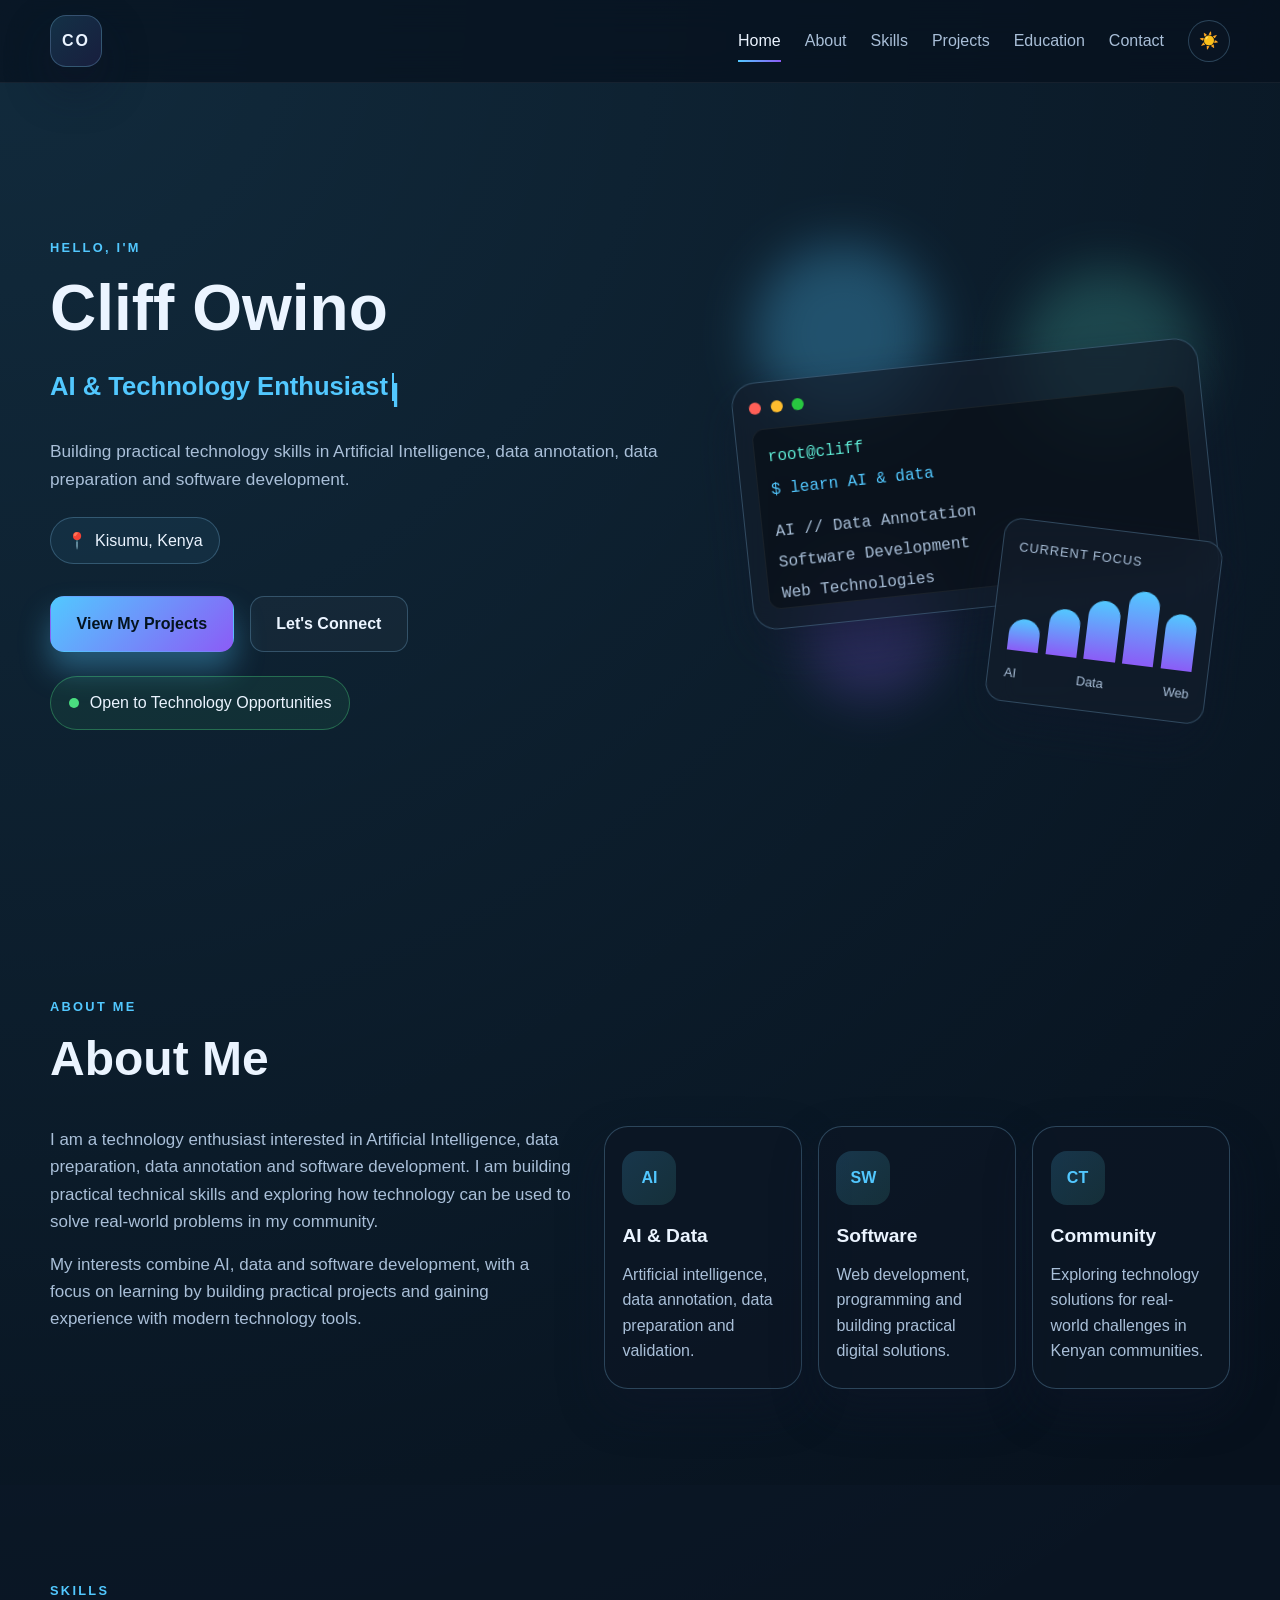
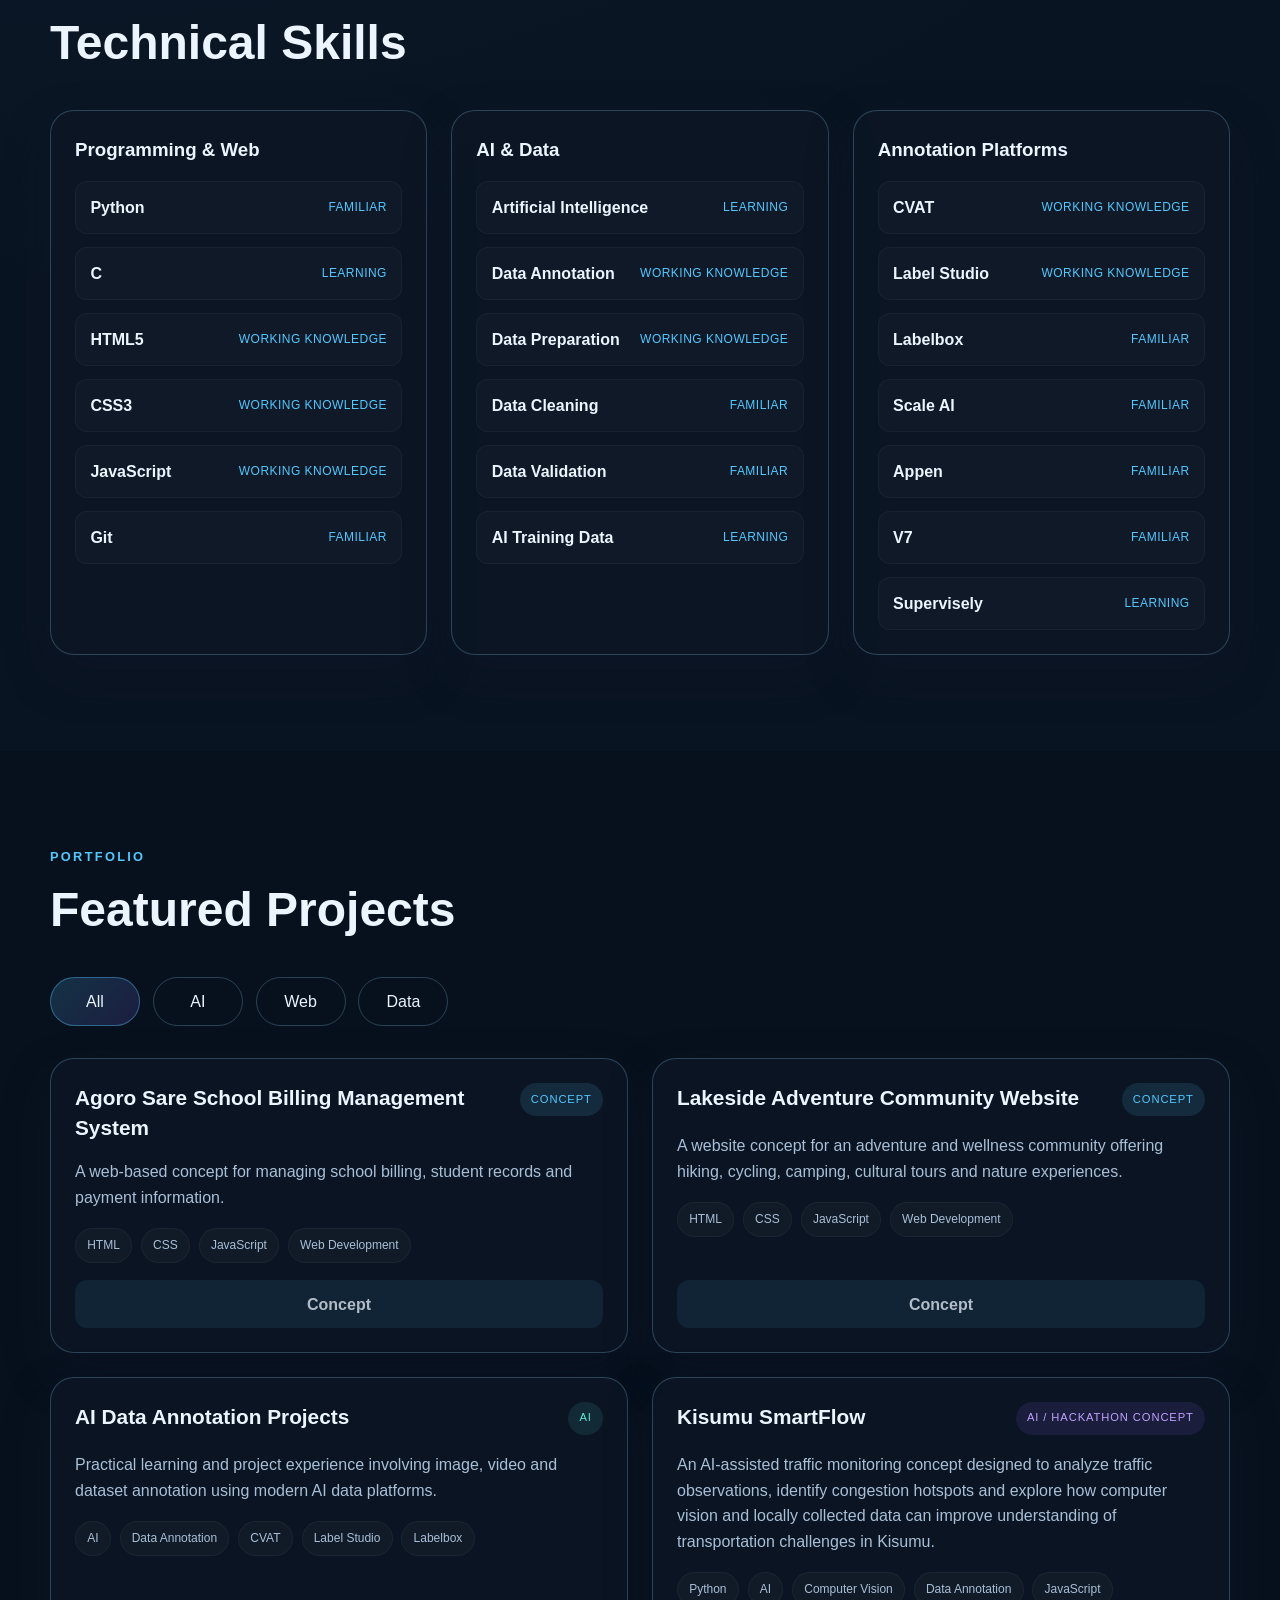
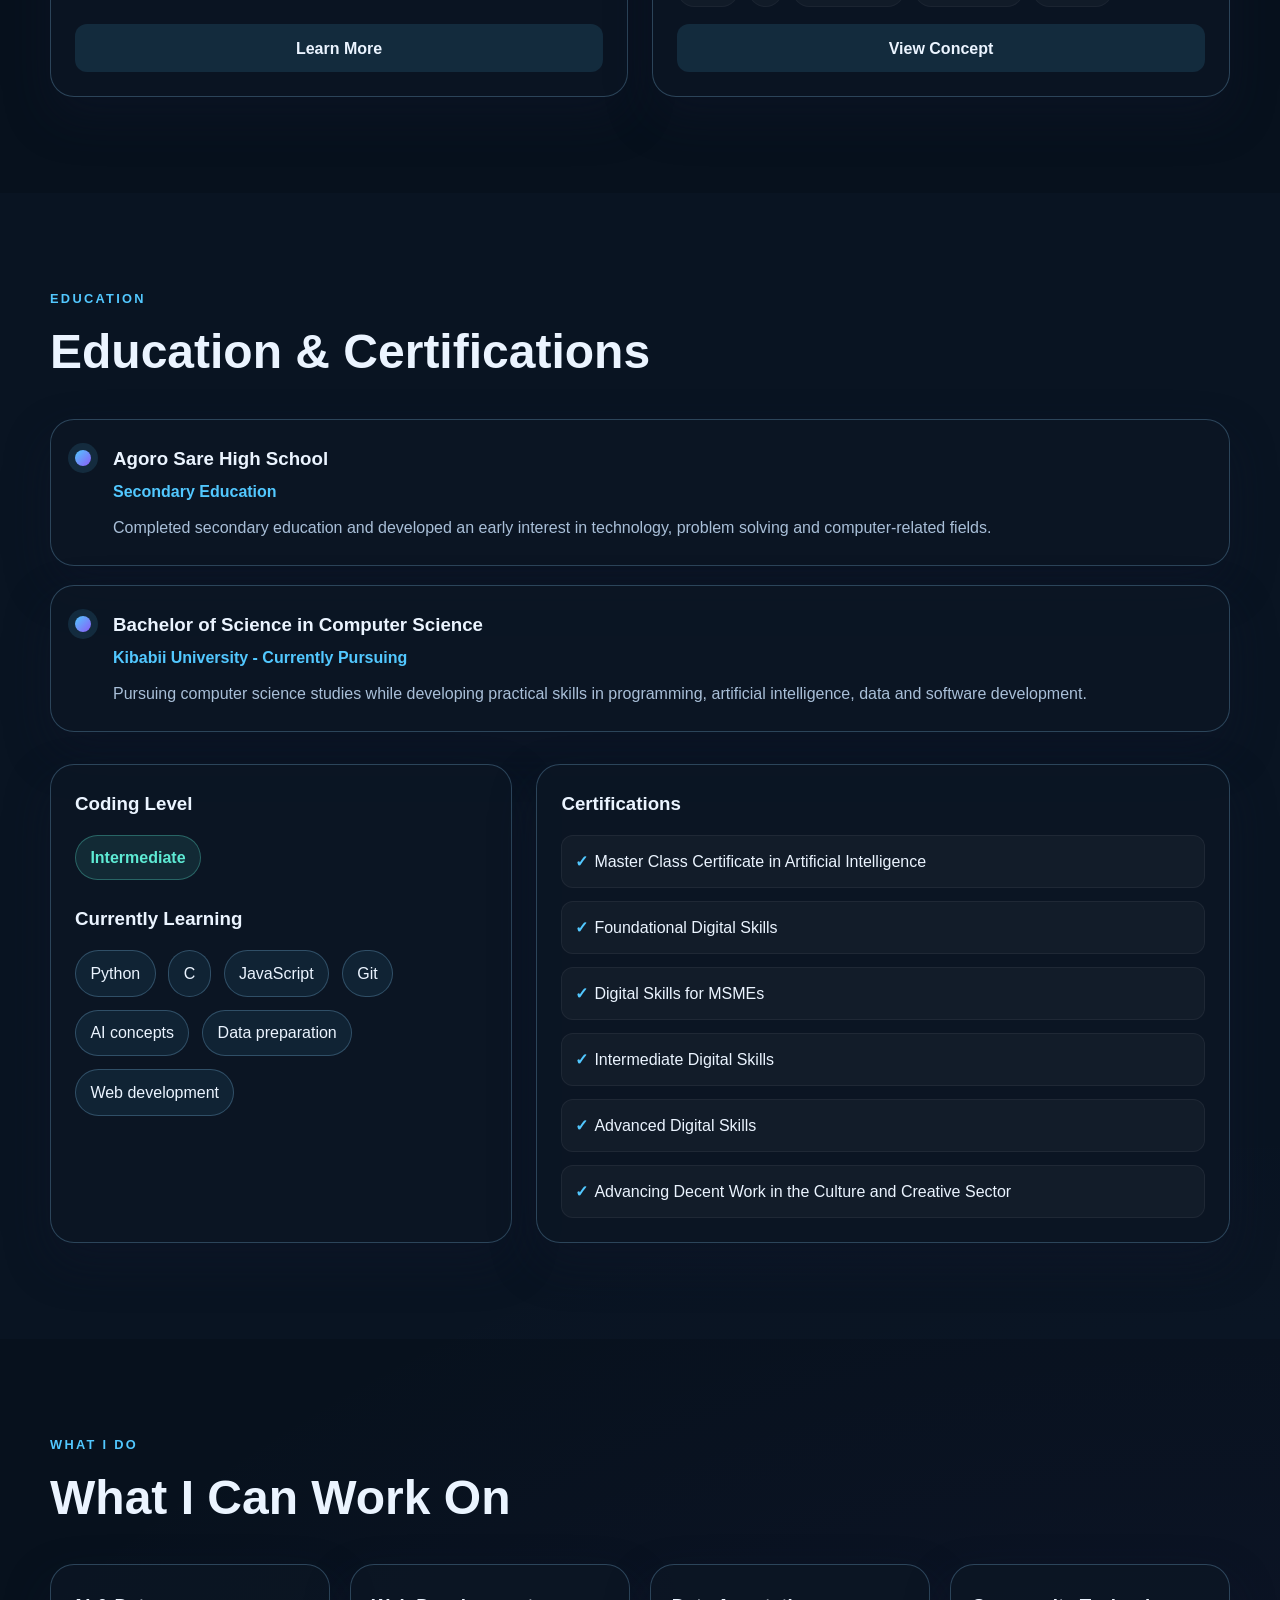
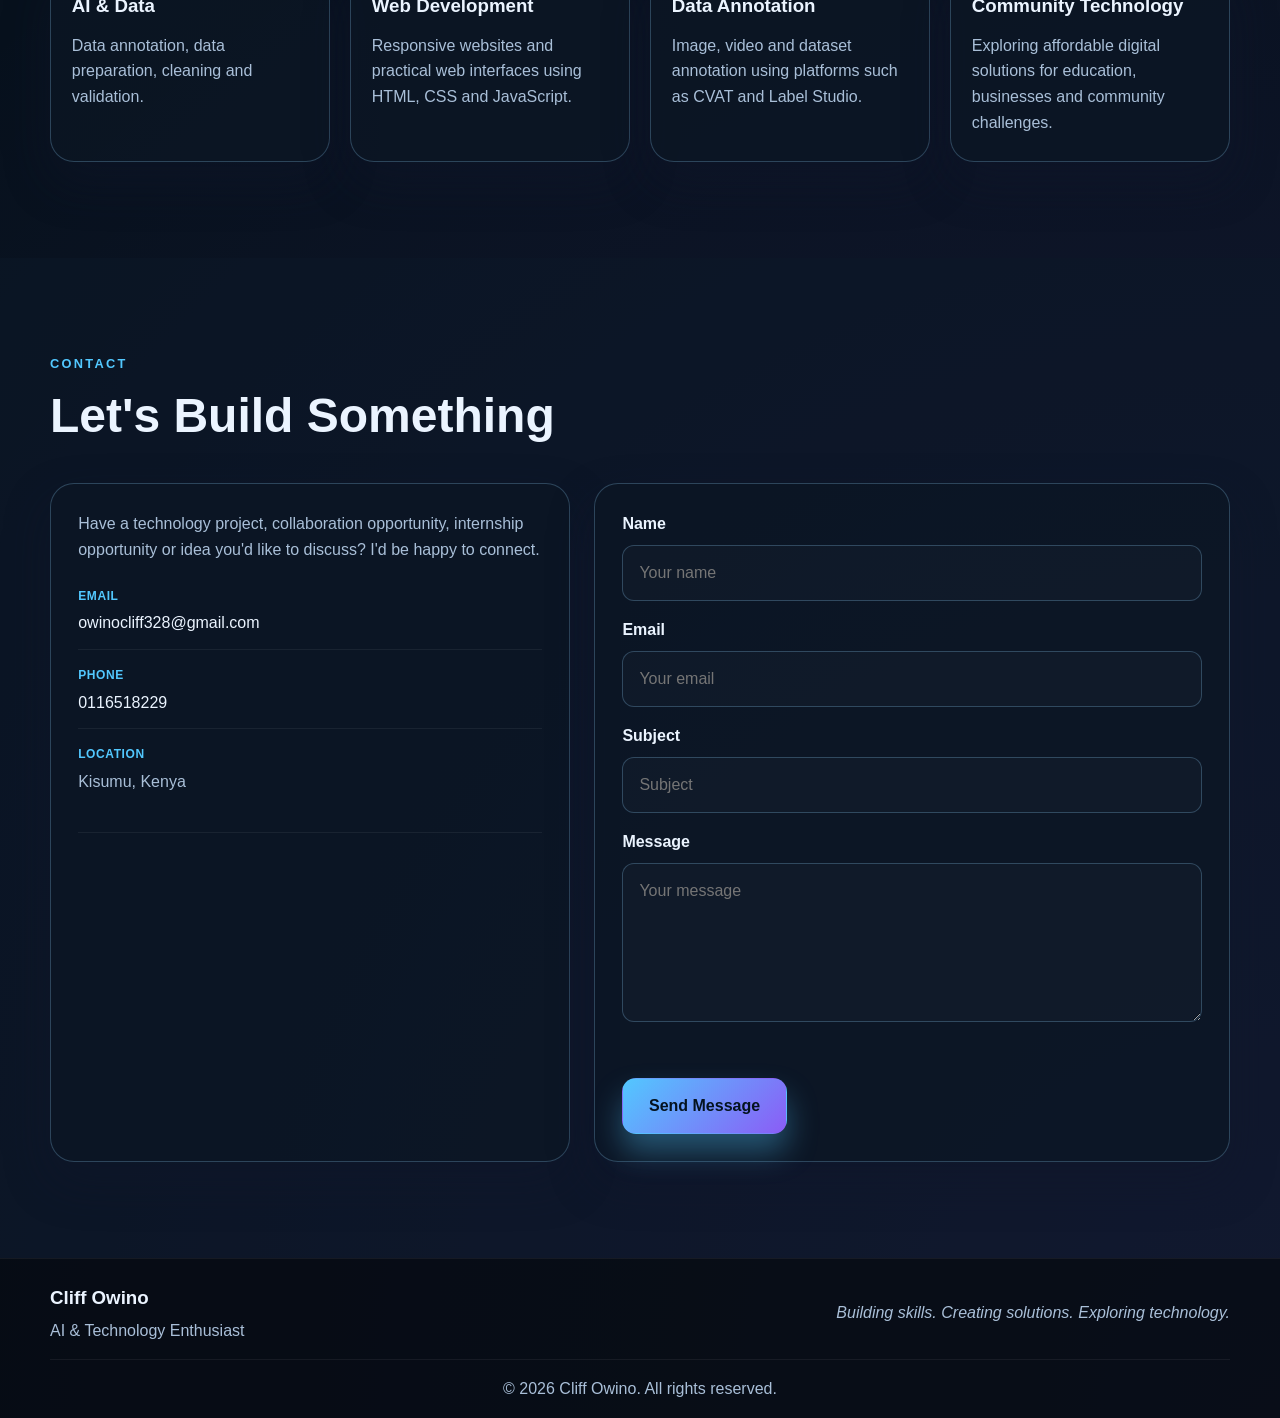
==== cliff-owino-portfolio/index.html @ 60f8ee13 "script.js" ====
<!DOCTYPE html>
<html lang="en">
  <head>
    <meta charset="UTF-8" />
    <meta http-equiv="X-UA-Compatible" content="IE=edge" />
    <meta name="viewport" content="width=device-width, initial-scale=1.0" />
    <title>Cliff Owino | AI & Technology Enthusiast</title>
    <meta
      name="description"
      content="Portfolio of Cliff Owino, a Kenyan technology enthusiast interested in Artificial Intelligence, data annotation, data preparation and software development."
    />
    <meta property="og:title" content="Cliff Owino | AI & Technology Enthusiast" />
    <meta
      property="og:description"
      content="Portfolio of Cliff Owino, a Kenyan technology enthusiast interested in Artificial Intelligence, data annotation, data preparation and software development."
    />
    <meta property="og:type" content="website" />
    <meta property="og:image" content="assets/images/og-cover.svg" />
    <meta property="og:locale" content="en_US" />
    <meta name="theme-color" content="#070b14" />
    <link rel="stylesheet" href="css/style.css" />
  </head>
  <body>
    <header class="site-header">
      <nav class="nav container" aria-label="Main navigation">
        <a class="brand" href="#home" aria-label="Cliff Owino home">
          <span class="brand-mark">CO</span>
        </a>

        <button
          class="nav-toggle"
          type="button"
          aria-label="Toggle navigation"
          aria-expanded="false"
        >
          <span></span>
          <span></span>
          <span></span>
        </button>

        <div class="nav-menu">
          <a class="nav-link active" href="#home">Home</a>
          <a class="nav-link" href="#about">About</a>
          <a class="nav-link" href="#skills">Skills</a>
          <a class="nav-link" href="#projects">Projects</a>
          <a class="nav-link" href="#education">Education</a>
          <a class="nav-link" href="#contact">Contact</a>
          <button class="theme-toggle" type="button" aria-label="Toggle dark mode">
            <span class="theme-toggle-icon">☀️</span>
          </button>
        </div>
      </nav>
    </header>

    <main>
      <section id="home" class="hero section">
        <div class="container hero-grid">
          <div class="hero-copy reveal">
            <p class="eyebrow">HELLO, I'M</p>
            <h1>Cliff Owino</h1>
            <h2 class="typing-wrap" aria-live="polite">
              <span class="typing-text"></span>
              <span class="cursor" aria-hidden="true">|</span>
            </h2>
            <p class="hero-description">
              Building practical technology skills in Artificial Intelligence, data
              annotation, data preparation and software development.
            </p>

            <div class="location" aria-label="Location">Kisumu, Kenya</div>

            <div class="hero-actions">
              <a class="btn btn-primary" href="#projects">View My Projects</a>
              <a class="btn btn-secondary" href="#contact">Let's Connect</a>
            </div>

            <div class="status-badge" aria-label="Open to opportunities">
              <span class="pulse-dot" aria-hidden="true"></span>
              Open to Technology Opportunities
            </div>
          </div>

          <div class="hero-visual reveal" aria-hidden="true">
            <div class="floating-orb orb-one"></div>
            <div class="floating-orb orb-two"></div>
            <div class="floating-orb orb-three"></div>

            <div class="terminal-card glass-card">
              <div class="terminal-header">
                <span class="dot red"></span>
                <span class="dot yellow"></span>
                <span class="dot green"></span>
              </div>
              <div class="terminal-body">
                <span class="prompt">root@cliff</span>
                <span class="command">$ learn AI & data</span>
                <div class="terminal-lines">
                  <span>AI // Data Annotation</span>
                  <span>Software Development</span>
                  <span>Web Technologies</span>
                </div>
              </div>
            </div>

            <div class="analytics-card glass-card">
              <p class="mini-label">Current Focus</p>
              <div class="bars" aria-hidden="true">
                <span></span>
                <span></span>
                <span></span>
                <span></span>
                <span></span>
              </div>
              <ul>
                <li>AI</li>
                <li>Data</li>
                <li>Web</li>
              </ul>
            </div>
          </div>
        </div>
      </section>

      <section id="about" class="section">
        <div class="container">
          <div class="section-heading reveal">
            <p class="section-label">About Me</p>
            <h2>About Me</h2>
          </div>

          <div class="about-grid">
            <div class="about-copy reveal">
              <p>
                I am a technology enthusiast interested in Artificial Intelligence,
                data preparation, data annotation and software development. I am
                building practical technical skills and exploring how technology can
                be used to solve real-world problems in my community.
              </p>
              <p>
                My interests combine AI, data and software development, with a
                focus on learning by building practical projects and gaining
                experience with modern technology tools.
              </p>
            </div>

            <div class="info-cards">
              <article class="info-card reveal">
                <div class="card-icon">AI</div>
                <h3>AI &amp; Data</h3>
                <p>
                  Artificial intelligence, data annotation, data preparation and
                  validation.
                </p>
              </article>

              <article class="info-card reveal">
                <div class="card-icon">SW</div>
                <h3>Software</h3>
                <p>
                  Web development, programming and building practical digital
                  solutions.
                </p>
              </article>

              <article class="info-card reveal">
                <div class="card-icon">CT</div>
                <h3>Community</h3>
                <p>
                  Exploring technology solutions for real-world challenges in Kenyan
                  communities.
                </p>
              </article>
            </div>
          </div>
        </div>
      </section>

      <section id="skills" class="section alt-section">
        <div class="container">
          <div class="section-heading reveal">
            <p class="section-label">Skills</p>
            <h2>Technical Skills</h2>
          </div>

          <div class="skills-grid">
            <div class="skill-group reveal">
              <h3>Programming &amp; Web</h3>
              <ul class="skill-list">
                <li><span>Python</span><em>Familiar</em></li>
                <li><span>C</span><em>Learning</em></li>
                <li><span>HTML5</span><em>Working Knowledge</em></li>
                <li><span>CSS3</span><em>Working Knowledge</em></li>
                <li><span>JavaScript</span><em>Working Knowledge</em></li>
                <li><span>Git</span><em>Familiar</em></li>
              </ul>
            </div>

            <div class="skill-group reveal">
              <h3>AI &amp; Data</h3>
              <ul class="skill-list">
                <li><span>Artificial Intelligence</span><em>Learning</em></li>
                <li><span>Data Annotation</span><em>Working Knowledge</em></li>
                <li><span>Data Preparation</span><em>Working Knowledge</em></li>
                <li><span>Data Cleaning</span><em>Familiar</em></li>
                <li><span>Data Validation</span><em>Familiar</em></li>
                <li><span>AI Training Data</span><em>Learning</em></li>
              </ul>
            </div>

            <div class="skill-group reveal">
              <h3>Annotation Platforms</h3>
              <ul class="skill-list">
                <li><span>CVAT</span><em>Working Knowledge</em></li>
                <li><span>Label Studio</span><em>Working Knowledge</em></li>
                <li><span>Labelbox</span><em>Familiar</em></li>
                <li><span>Scale AI</span><em>Familiar</em></li>
                <li><span>Appen</span><em>Familiar</em></li>
                <li><span>V7</span><em>Familiar</em></li>
                <li><span>Supervisely</span><em>Learning</em></li>
              </ul>
            </div>
          </div>
        </div>
      </section>

      <section id="projects" class="section">
        <div class="container">
          <div class="section-heading reveal">
            <p class="section-label">Portfolio</p>
            <h2>Featured Projects</h2>
          </div>

          <div class="filter-bar reveal" aria-label="Project categories">
            <button class="filter-button active" type="button" data-filter="all">All</button>
            <button class="filter-button" type="button" data-filter="ai">AI</button>
            <button class="filter-button" type="button" data-filter="web">Web</button>
            <button class="filter-button" type="button" data-filter="data">Data</button>
          </div>

          <div class="projects-grid">
            <article class="project-card reveal" data-category="web">
              <div class="project-header">
                <h3>Agoro Sare School Billing Management System</h3>
                <span class="project-badge">Concept</span>
              </div>
              <p>
                A web-based concept for managing school billing, student records and
                payment information.
              </p>
              <div class="tag-list">
                <span>HTML</span>
                <span>CSS</span>
                <span>JavaScript</span>
                <span>Web Development</span>
              </div>
              <button class="project-btn concept-btn" type="button" disabled>Concept</button>
            </article>

            <article class="project-card reveal" data-category="web">
              <div class="project-header">
                <h3>Lakeside Adventure Community Website</h3>
                <span class="project-badge">Concept</span>
              </div>
              <p>
                A website concept for an adventure and wellness community offering
                hiking, cycling, camping, cultural tours and nature experiences.
              </p>
              <div class="tag-list">
                <span>HTML</span>
                <span>CSS</span>
                <span>JavaScript</span>
                <span>Web Development</span>
              </div>
              <button class="project-btn concept-btn" type="button" disabled>Concept</button>
            </article>

            <article class="project-card reveal" data-category="ai data">
              <div class="project-header">
                <h3>AI Data Annotation Projects</h3>
                <span class="project-badge ai">AI</span>
              </div>
              <p>
                Practical learning and project experience involving image, video and
                dataset annotation using modern AI data platforms.
              </p>
              <div class="tag-list">
                <span>AI</span>
                <span>Data Annotation</span>
                <span>CVAT</span>
                <span>Label Studio</span>
                <span>Labelbox</span>
              </div>
              <button class="project-btn" type="button">Learn More</button>
            </article>

            <article class="project-card reveal" data-category="ai">
              <div class="project-header">
                <h3>Kisumu SmartFlow</h3>
                <span class="project-badge highlight">AI / Hackathon Concept</span>
              </div>
              <p>
                An AI-assisted traffic monitoring concept designed to analyze traffic
                observations, identify congestion hotspots and explore how computer
                vision and locally collected data can improve understanding of
                transportation challenges in Kisumu.
              </p>
              <div class="tag-list">
                <span>Python</span>
                <span>AI</span>
                <span>Computer Vision</span>
                <span>Data Annotation</span>
                <span>JavaScript</span>
              </div>
              <button class="project-btn" type="button">View Concept</button>
            </article>
          </div>
        </div>
      </section>

      <section id="education" class="section alt-section">
        <div class="container">
          <div class="section-heading reveal">
            <p class="section-label">Education</p>
            <h2>Education &amp; Certifications</h2>
          </div>

          <div class="timeline reveal">
            <article class="timeline-item">
              <div class="timeline-dot" aria-hidden="true"></div>
              <div class="timeline-content">
                <h3>Agoro Sare High School</h3>
                <p class="timeline-tag">Secondary Education</p>
                <p>
                  Completed secondary education and developed an early interest in
                  technology, problem solving and computer-related fields.
                </p>
              </div>
            </article>

            <article class="timeline-item">
              <div class="timeline-dot" aria-hidden="true"></div>
              <div class="timeline-content">
                <h3>Bachelor of Science in Computer Science</h3>
                <p class="timeline-tag">Kibabii University - Currently Pursuing</p>
                <p>
                  Pursuing computer science studies while developing practical skills
                  in programming, artificial intelligence, data and software development.
                </p>
              </div>
            </article>
          </div>

          <div class="education-panels">
            <div class="learning-panel reveal">
              <h3>Coding Level</h3>
              <p class="coding-level">Intermediate</p>
              <h3>Currently Learning</h3>
              <ul class="learning-list">
                <li>Python</li>
                <li>C</li>
                <li>JavaScript</li>
                <li>Git</li>
                <li>AI concepts</li>
                <li>Data preparation</li>
                <li>Web development</li>
              </ul>
            </div>

            <div class="learning-panel certifications-panel reveal">
              <h3>Certifications</h3>
              <ul class="certification-list">
                <li>Master Class Certificate in Artificial Intelligence</li>
                <li>Foundational Digital Skills</li>
                <li>Digital Skills for MSMEs</li>
                <li>Intermediate Digital Skills</li>
                <li>Advanced Digital Skills</li>
                <li>Advancing Decent Work in the Culture and Creative Sector</li>
              </ul>
            </div>
          </div>
        </div>
      </section>

      <section id="services" class="section">
        <div class="container">
          <div class="section-heading reveal">
            <p class="section-label">What I Do</p>
            <h2>What I Can Work On</h2>
          </div>

          <div class="services-grid">
            <article class="service-card reveal">
              <h3>AI &amp; Data</h3>
              <p>Data annotation, data preparation, cleaning and validation.</p>
            </article>

            <article class="service-card reveal">
              <h3>Web Development</h3>
              <p>
                Responsive websites and practical web interfaces using HTML, CSS and
                JavaScript.
              </p>
            </article>

            <article class="service-card reveal">
              <h3>Data Annotation</h3>
              <p>
                Image, video and dataset annotation using platforms such as CVAT and
                Label Studio.
              </p>
            </article>

            <article class="service-card reveal">
              <h3>Community Technology</h3>
              <p>
                Exploring affordable digital solutions for education, businesses and
                community challenges.
              </p>
            </article>
          </div>
        </div>
      </section>

      <section id="contact" class="section alt-section">
        <div class="container">
          <div class="section-heading reveal">
            <p class="section-label">Contact</p>
            <h2>Let's Build Something</h2>
          </div>

          <div class="contact-grid">
            <div class="contact-details reveal">
              <p>
                Have a technology project, collaboration opportunity, internship
                opportunity or idea you'd like to discuss? I'd be happy to connect.
              </p>

              <ul class="contact-list">
                <li>
                  <span>Email</span>
                  <a href="mailto:owinocliff328@gmail.com">owinocliff328@gmail.com</a>
                </li>
                <li>
                  <span>Phone</span>
                  <a href="tel:+254116518229">0116518229</a>
                </li>
                <li>
                  <span>Location</span>
                  <p>Kisumu, Kenya</p>
                </li>
              </ul>
            </div>

            <form class="contact-form reveal" id="contactForm" novalidate>
              <div class="form-row">
                <label for="name">Name</label>
                <input id="name" name="name" type="text" placeholder="Your name" />
              </div>

              <div class="form-row">
                <label for="email">Email</label>
                <input id="email" name="email" type="email" placeholder="Your email" />
              </div>

              <div class="form-row">
                <label for="subject">Subject</label>
                <input id="subject" name="subject" type="text" placeholder="Subject" />
              </div>

              <div class="form-row">
                <label for="message">Message</label>
                <textarea id="message" name="message" rows="5" placeholder="Your message"></textarea>
              </div>

              <div id="formMessage" class="form-message" aria-live="polite"></div>
              <button class="btn btn-primary submit-btn" type="submit">Send Message</button>
            </form>
          </div>
        </div>
      </section>
    </main>

    <footer class="site-footer">
      <div class="container footer-inner">
        <div>
          <h3>Cliff Owino</h3>
          <p>AI &amp; Technology Enthusiast</p>
        </div>

        <p class="tagline">Building skills. Creating solutions. Exploring technology.</p>
      </div>

      <div class="container footer-bottom">
        <p>© <span id="year"></span> Cliff Owino. All rights reserved.</p>
      </div>
    </footer>

    <button class="back-to-top" type="button" aria-label="Back to top">↑</button>

    <script src="js/script.js"></script>
  </body>
</html>
---- cliff-owino-portfolio/css/style.css ----
:root {
  --bg: #07111d;
  --bg-soft: #0d1828;
  --bg-card: rgba(12, 22, 36, 0.78);
  --bg-card-strong: rgba(8, 15, 26, 0.95);
  --surface: #101d2d;
  --surface-alt: #192b3d;
  --text: #ebf4ff;
  --muted: #a9bfd8;
  --primary: #52c8ff;
  --primary-strong: #0ea5e9;
  --secondary: #8b5cf6;
  --accent: #5eead4;
  --border: rgba(142, 210, 255, 0.25);
  --shadow: 0 20px 45px rgba(15, 23, 42, 0.45);
  --success: #4ade80;
  --error: #f87171;
  --warning: #fbbf24;
  --radius: 24px;
  --radius-sm: 14px;
  --container: 1180px;
  --nav-height: 82px;
}

body[data-theme='light'] {
  --bg: #edf6ff;
  --bg-soft: #dfeeff;
  --bg-card: rgba(255, 255, 255, 0.8);
  --bg-card-strong: rgba(232, 243, 255, 0.95);
  --surface: #f3f9ff;
  --surface-alt: #e5f0ff;
  --text: #0c1728;
  --muted: #4a5d7b;
  --primary: #0f6db4;
  --primary-strong: #0ea5e9;
  --secondary: #7c3aed;
  --accent: #0c9d8a;
  --border: rgba(29, 89, 139, 0.15);
  --shadow: 0 20px 45px rgba(15, 23, 42, 0.12);
}

* {
  box-sizing: border-box;
  margin: 0;
  padding: 0;
}

html {
  scroll-behavior: smooth;
}

body {
  font-family: 'Segoe UI', Tahoma, Geneva, Verdana, sans-serif;
  background:
    radial-gradient(circle at top left, rgba(82, 200, 255, 0.14), transparent 30%),
    radial-gradient(circle at bottom right, rgba(139, 92, 246, 0.12), transparent 30%),
    var(--bg);
  color: var(--text);
  line-height: 1.6;
  transition: background 0.25s ease, color 0.25s ease;
}

img {
  max-width: 100%;
  display: block;
}

a {
  color: inherit;
  text-decoration: none;
}

button,
input,
textarea {
  font: inherit;
}

button {
  cursor: pointer;
}

.container {
  width: min(var(--container), calc(100% - 2rem));
  margin: 0 auto;
}

.section {
  padding: 6rem 0;
}

.alt-section {
  background: rgba(13, 24, 40, 0.5);
}

body[data-theme='light'] .alt-section {
  background: rgba(255, 255, 255, 0.28);
}

.site-header {
  position: sticky;
  top: 0;
  z-index: 50;
  backdrop-filter: blur(16px);
  background: rgba(7, 17, 29, 0.7);
  border-bottom: 1px solid rgba(255, 255, 255, 0.06);
}

body[data-theme='light'] .site-header {
  background: rgba(237, 246, 255, 0.78);
  border-bottom-color: rgba(12, 23, 40, 0.06);
}

.nav {
  min-height: var(--nav-height);
  display: flex;
  align-items: center;
  justify-content: space-between;
  gap: 1rem;
}

.brand {
  display: inline-flex;
  align-items: center;
  justify-content: center;
  width: 52px;
  height: 52px;
  border-radius: 16px;
  border: 1px solid var(--border);
  background: linear-gradient(135deg, rgba(82, 200, 255, 0.15), rgba(139, 92, 246, 0.12));
  color: var(--text);
  font-weight: 700;
  letter-spacing: 0.12em;
  box-shadow: var(--shadow);
}

.nav-menu {
  display: flex;
  align-items: center;
  gap: 1.5rem;
}

.nav-link {
  position: relative;
  color: var(--muted);
  font-weight: 500;
  transition: color 0.25s ease;
}

.nav-link:hover,
.nav-link.active {
  color: var(--text);
}

.nav-link::after {
  content: '';
  position: absolute;
  left: 0;
  bottom: -8px;
  width: 100%;
  height: 2px;
  background: linear-gradient(90deg, var(--primary), var(--secondary));
  transform: scaleX(0);
  transform-origin: left;
  transition: transform 0.25s ease;
}

.nav-link:hover::after,
.nav-link.active::after {
  transform: scaleX(1);
}

.theme-toggle {
  width: 42px;
  height: 42px;
  border: 1px solid var(--border);
  border-radius: 50%;
  background: var(--bg-card);
  color: var(--text);
  display: inline-flex;
  align-items: center;
  justify-content: center;
}

.nav-toggle {
  display: none;
  width: 46px;
  height: 46px;
  border-radius: 12px;
  border: 1px solid var(--border);
  background: transparent;
  padding: 10px 12px;
  flex-direction: column;
  justify-content: center;
  gap: 5px;
}

.nav-toggle span {
  display: block;
  width: 100%;
  height: 2px;
  border-radius: 99px;
  background: var(--text);
  transition: transform 0.25s ease, opacity 0.25s ease;
}

.eyebrow,
.section-label {
  color: var(--primary);
  font-size: 0.8rem;
  letter-spacing: 0.18em;
  text-transform: uppercase;
  font-weight: 700;
  margin-bottom: 1rem;
}

.hero {
  padding-top: 5rem;
  min-height: calc(100vh - 82px);
  display: flex;
  align-items: center;
}

.hero-grid {
  display: grid;
  grid-template-columns: 1.1fr 0.9fr;
  gap: 3rem;
  align-items: center;
}

.hero-copy h1 {
  font-size: clamp(2.6rem, 5vw, 5rem);
  line-height: 1.05;
  margin-bottom: 0.8rem;
}

.typing-wrap {
  display: flex;
  align-items: center;
  min-height: 2.5em;
  margin-bottom: 1.2rem;
  font-size: clamp(1.2rem, 2vw, 2.4rem);
  color: var(--primary);
  font-weight: 600;
}

.cursor {
  display: inline-block;
  width: 2px;
  height: 1.1em;
  background: var(--primary);
  margin-left: 0.25rem;
  animation: blink 0.8s infinite;
}

@keyframes blink {
  0%, 49% { opacity: 1; }
  50%, 100% { opacity: 0; }
}

.hero-description {
  max-width: 620px;
  color: var(--muted);
  font-size: 1.08rem;
  margin-bottom: 1.5rem;
}

.location {
  display: inline-flex;
  align-items: center;
  gap: 0.5rem;
  color: var(--text);
  margin-bottom: 2rem;
  padding: 0.6rem 1rem;
  border-radius: 999px;
  border: 1px solid var(--border);
  background: rgba(82, 200, 255, 0.07);
}

.location::before {
  content: '📍';
}

.hero-actions {
  display: flex;
  align-items: center;
  flex-wrap: wrap;
  gap: 1rem;
  margin-bottom: 1.5rem;
}

.btn {
  display: inline-flex;
  align-items: center;
  justify-content: center;
  min-height: 52px;
  padding: 0.9rem 1.6rem;
  border-radius: 14px;
  border: 1px solid transparent;
  font-weight: 600;
  transition: transform 0.25s ease, box-shadow 0.25s ease, border-color 0.25s ease;
}

.btn:hover,
.btn:focus-visible {
  transform: translateY(-2px);
}

.btn-primary {
  background: linear-gradient(135deg, var(--primary), var(--secondary));
  color: #04131f;
  box-shadow: 0 18px 30px rgba(82, 200, 255, 0.35);
}

.btn-secondary {
  background: rgba(255, 255, 255, 0.03);
  border-color: var(--border);
  color: var(--text);
}

.status-badge {
  display: inline-flex;
  align-items: center;
  gap: 0.7rem;
  padding: 0.8rem 1.1rem;
  border-radius: 999px;
  border: 1px solid rgba(74, 222, 128, 0.35);
  background: rgba(74, 222, 128, 0.08);
  color: var(--text);
}

.pulse-dot {
  width: 10px;
  height: 10px;
  border-radius: 50%;
  background: var(--success);
  box-shadow: 0 0 0 0 rgba(74, 222, 128, 0.7);
  animation: pulse 1.8s infinite;
}

@keyframes pulse {
  0% { box-shadow: 0 0 0 0 rgba(74, 222, 128, 0.7); }
  70% { box-shadow: 0 0 0 18px rgba(74, 222, 128, 0); }
  100% { box-shadow: 0 0 0 0 rgba(74, 222, 128, 0); }
}

.hero-visual {
  position: relative;
  min-height: 560px;
  display: grid;
  place-items: center;
}

.glass-card {
  background: rgba(18, 28, 42, 0.7);
  border: 1px solid var(--border);
  box-shadow: var(--shadow);
  backdrop-filter: blur(16px);
}

body[data-theme='light'] .glass-card {
  background: rgba(255, 255, 255, 0.62);
}

.terminal-card {
  position: relative;
  width: min(92%, 480px);
  border-radius: var(--radius);
  padding: 1rem 1rem 1.2rem;
  transform: rotate(-6deg);
}

.terminal-header {
  display: flex;
  align-items: center;
  gap: 0.6rem;
  padding: 0.2rem 0 0.9rem;
}

.dot {
  display: inline-block;
  width: 12px;
  height: 12px;
  border-radius: 50%;
}

.dot.red { background: #ff5f57; }
.dot.yellow { background: #ffbd2e; }
.dot.green { background: #28c840; }

.terminal-body {
  padding: 1rem 0.8rem 0;
  border-radius: 12px;
  background: rgba(6, 11, 18, 0.55);
  border: 1px solid rgba(255, 255, 255, 0.06);
  font-family: 'Consolas', 'Courier New', monospace;
  color: #d9ecff;
}

.prompt {
  color: var(--accent);
}

.command {
  color: var(--primary);
  display: block;
  margin-top: 0.5rem;
}

.terminal-lines {
  display: flex;
  flex-direction: column;
  gap: 0.35rem;
  margin-top: 1rem;
  color: var(--muted);
}

.analytics-card {
  position: absolute;
  right: 1rem;
  bottom: 3.2rem;
  width: 220px;
  border-radius: 18px;
  padding: 1.1rem 1rem;
  transform: rotate(7deg);
}

.mini-label {
  color: var(--muted);
  margin-bottom: 0.8rem;
  font-size: 0.8rem;
  letter-spacing: 0.08em;
  text-transform: uppercase;
}

.bars {
  display: flex;
  align-items: end;
  height: 80px;
  gap: 0.45rem;
  margin-bottom: 0.8rem;
}

.bars span {
  width: 22%;
  display: block;
  background: linear-gradient(180deg, var(--primary), var(--secondary));
  border-radius: 999px 999px 0 0;
}

.bars span:nth-child(1) { height: 40%; }
.bars span:nth-child(2) { height: 58%; }
.bars span:nth-child(3) { height: 75%; }
.bars span:nth-child(4) { height: 92%; }
.bars span:nth-child(5) { height: 70%; }

.analytics-card ul {
  display: flex;
  list-style: none;
  justify-content: space-between;
  gap: 0.75rem;
  color: var(--muted);
  font-size: 0.8rem;
}

.floating-orb {
  position: absolute;
  border-radius: 50%;
  filter: blur(26px);
  opacity: 0.6;
  animation: drift 9s ease-in-out infinite alternate;
}

.orb-one {
  width: 180px;
  height: 180px;
  background: rgba(82, 200, 255, 0.5);
  top: 2.5rem;
  left: 2rem;
}

.orb-two {
  width: 140px;
  height: 140px;
  background: rgba(139, 92, 246, 0.4);
  bottom: 4rem;
  left: 5rem;
  animation-delay: 1s;
}

.orb-three {
  width: 180px;
  height: 180px;
  background: rgba(94, 234, 212, 0.35);
  right: 2rem;
  top: 4rem;
  animation-delay: 2s;
}

@keyframes drift {
  from { transform: translate3d(0, 0, 0) scale(1); }
  to { transform: translate3d(18px, -18px, 0) scale(1.12); }
}

.section-heading {
  margin-bottom: 2.5rem;
}

.section-heading h2 {
  font-size: clamp(2.1rem, 4vw, 3rem);
  line-height: 1.1;
}

.about-grid {
  display: grid;
  grid-template-columns: 1fr 1.2fr;
  gap: 2rem;
  align-items: start;
}

.about-copy {
  color: var(--muted);
  font-size: 1.06rem;
}

.about-copy p + p {
  margin-top: 1rem;
}

.info-cards {
  display: grid;
  grid-template-columns: repeat(3, minmax(0, 1fr));
  gap: 1rem;
}

.info-card,
.skill-group,
.project-card,
.service-card,
.timeline-item,
.learning-panel,
.contact-form,
.contact-details {
  background: var(--bg-card);
  border: 1px solid var(--border);
  border-radius: var(--radius);
  box-shadow: var(--shadow);
}

.info-card {
  padding: 1.5rem 1.1rem;
}

.card-icon {
  width: 54px;
  height: 54px;
  display: grid;
  place-items: center;
  border-radius: 16px;
  margin-bottom: 1rem;
  background: linear-gradient(135deg, rgba(82, 200, 255, 0.18), rgba(94, 234, 212, 0.12));
  color: var(--primary);
  font-weight: 700;
}

.info-card h3 {
  margin-bottom: 0.6rem;
  font-size: 1.2rem;
}

.info-card p,
.service-card p,
.contact-details p {
  color: var(--muted);
}

.skills-grid {
  display: grid;
  grid-template-columns: repeat(3, minmax(0, 1fr));
  gap: 1.5rem;
}

.skill-group {
  padding: 1.5rem;
}

.skill-group h3 {
  margin-bottom: 1rem;
}

.skill-list {
  list-style: none;
  display: flex;
  flex-direction: column;
  gap: 0.8rem;
}

.skill-list li {
  display: flex;
  align-items: center;
  justify-content: space-between;
  gap: 1rem;
  padding: 0.8rem 0.9rem;
  border-radius: 12px;
  background: rgba(255, 255, 255, 0.02);
  border: 1px solid rgba(255, 255, 255, 0.04);
}

.skill-list span {
  font-weight: 600;
}

.skill-list em {
  font-style: normal;
  color: var(--primary);
  font-size: 0.75rem;
  letter-spacing: 0.04em;
  text-transform: uppercase;
}

.filter-bar {
  display: flex;
  flex-wrap: wrap;
  gap: 0.8rem;
  margin-bottom: 2rem;
}

.filter-button {
  min-width: 90px;
  min-height: 42px;
  padding: 0.7rem 1rem;
  border: 1px solid var(--border);
  border-radius: 999px;
  background: transparent;
  color: var(--text);
  transition: all 0.25s ease;
}

.filter-button.active,
.filter-button:hover {
  background: linear-gradient(135deg, rgba(82, 200, 255, 0.18), rgba(139, 92, 246, 0.16));
  border-color: rgba(82, 200, 255, 0.4);
}

.projects-grid {
  display: grid;
  grid-template-columns: repeat(2, minmax(0, 1fr));
  gap: 1.5rem;
}

.project-card {
  padding: 1.5rem;
  display: flex;
  flex-direction: column;
  gap: 1.1rem;
  transition: transform 0.25s ease, border-color 0.25s ease;
}

.project-card:hover {
  transform: translateY(-4px);
  border-color: rgba(82, 200, 255, 0.35);
}

.project-card.hidden {
  display: none;
}

.project-header {
  display: flex;
  align-items: flex-start;
  justify-content: space-between;
  gap: 1rem;
}

.project-header h3 {
  font-size: 1.3rem;
  line-height: 1.4;
}

.project-badge {
  display: inline-flex;
  align-items: center;
  justify-content: center;
  padding: 0.45rem 0.7rem;
  border-radius: 999px;
  background: rgba(82, 200, 255, 0.12);
  color: var(--primary);
  font-size: 0.7rem;
  text-transform: uppercase;
  letter-spacing: 0.08em;
  white-space: nowrap;
}

.project-badge.ai {
  background: rgba(94, 234, 212, 0.1);
  color: var(--accent);
}

.project-badge.highlight {
  background: rgba(139, 92, 246, 0.12);
  color: #bfa2ff;
}

.project-card p {
  color: var(--muted);
}

.tag-list {
  display: flex;
  flex-wrap: wrap;
  gap: 0.55rem;
}

.tag-list span {
  padding: 0.42rem 0.7rem;
  border-radius: 999px;
  background: rgba(255, 255, 255, 0.03);
  border: 1px solid rgba(255, 255, 255, 0.04);
  color: var(--muted);
  font-size: 0.75rem;
}

.project-btn {
  margin-top: auto;
  min-height: 48px;
  border: none;
  border-radius: 12px;
  font-weight: 600;
  background: rgba(82, 200, 255, 0.12);
  color: var(--text);
  transition: background 0.25s ease, transform 0.25s ease;
}

.project-btn:hover:not(:disabled) {
  background: rgba(82, 200, 255, 0.2);
  transform: translateY(-1px);
}

.concept-btn {
  opacity: 0.75;
  cursor: not-allowed;
}

.timeline {
  display: flex;
  flex-direction: column;
  gap: 1.2rem;
  margin-bottom: 2rem;
}

.timeline-item {
  position: relative;
  display: grid;
  grid-template-columns: 22px 1fr;
  gap: 1rem;
  padding: 1.5rem;
}

.timeline-dot {
  position: relative;
  width: 16px;
  height: 16px;
  margin-top: 0.4rem;
  border-radius: 50%;
  background: linear-gradient(135deg, var(--primary), var(--secondary));
  box-shadow: 0 0 0 7px rgba(82, 200, 255, 0.12);
}

.timeline-content h3 {
  margin-bottom: 0.35rem;
}

.timeline-tag {
  color: var(--primary);
  font-weight: 600;
  margin-bottom: 0.65rem;
}

.timeline-content p:last-child {
  color: var(--muted);
}

.learning-panel {
  padding: 1.5rem;
}

.education-panels {
  display: grid;
  grid-template-columns: 0.8fr 1.2fr;
  gap: 1.5rem;
}

.learning-panel h3 {
  margin-bottom: 1rem;
}

.coding-level {
  display: inline-flex;
  margin-bottom: 1.5rem;
  padding: 0.55rem 0.9rem;
  border-radius: 999px;
  background: rgba(94, 234, 212, 0.1);
  border: 1px solid rgba(94, 234, 212, 0.3);
  color: var(--accent);
  font-weight: 700;
}

.learning-list {
  list-style: none;
  display: flex;
  flex-wrap: wrap;
  gap: 0.8rem;
}

.learning-list li {
  padding: 0.6rem 0.9rem;
  border-radius: 999px;
  background: rgba(82, 200, 255, 0.08);
  border: 1px solid var(--border);
  color: var(--text);
}

.certification-list {
  list-style: none;
  display: grid;
  gap: 0.8rem;
}

.certification-list li {
  position: relative;
  padding: 0.8rem 0.9rem 0.8rem 2rem;
  border-radius: 12px;
  background: rgba(255, 255, 255, 0.03);
  border: 1px solid rgba(255, 255, 255, 0.05);
  color: var(--text);
}

.certification-list li::before {
  content: '✓';
  position: absolute;
  left: 0.8rem;
  color: var(--primary);
  font-weight: 700;
}

.services-grid {
  display: grid;
  grid-template-columns: repeat(4, minmax(0, 1fr));
  gap: 1.25rem;
}

.service-card {
  padding: 1.6rem 1.3rem;
}

.service-card h3 {
  margin-bottom: 0.75rem;
}

.contact-grid {
  display: grid;
  grid-template-columns: 0.9fr 1.1fr;
  gap: 1.5rem;
}

.contact-details,
.contact-form {
  padding: 1.7rem;
}

.contact-details p {
  margin-bottom: 1.5rem;
}

.contact-list {
  list-style: none;
  display: flex;
  flex-direction: column;
  gap: 1rem;
}

.contact-list li {
  display: flex;
  flex-direction: column;
  gap: 0.3rem;
  padding-bottom: 0.8rem;
  border-bottom: 1px solid rgba(255, 255, 255, 0.06);
}

.contact-list span {
  color: var(--primary);
  font-weight: 700;
  letter-spacing: 0.05em;
  text-transform: uppercase;
  font-size: 0.75rem;
}

.contact-list a {
  color: var(--text);
}

.contact-form {
  display: flex;
  flex-direction: column;
  gap: 1rem;
}

.form-row {
  display: flex;
  flex-direction: column;
  gap: 0.5rem;
}

.form-row label {
  font-weight: 600;
}

.form-row input,
.form-row textarea {
  width: 100%;
  border: 1px solid var(--border);
  border-radius: 12px;
  background: rgba(255, 255, 255, 0.02);
  color: var(--text);
  padding: 0.9rem 1rem;
  transition: border-color 0.2s ease, box-shadow 0.2s ease;
}

.form-row input:focus,
.form-row textarea:focus {
  outline: none;
  border-color: rgba(82, 200, 255, 0.75);
  box-shadow: 0 0 0 4px rgba(82, 200, 255, 0.12);
}

.form-message {
  min-height: 24px;
  font-weight: 600;
}

.form-message.error {
  color: var(--error);
}

.form-message.success {
  color: var(--success);
}

.submit-btn {
  width: fit-content;
}

.site-footer {
  background: rgba(5, 10, 17, 0.8);
  border-top: 1px solid rgba(255, 255, 255, 0.06);
  padding: 1.5rem 0 1rem;
}

body[data-theme='light'] .site-footer {
  background: rgba(237, 246, 255, 0.7);
}

.footer-inner {
  display: flex;
  align-items: center;
  justify-content: space-between;
  gap: 1rem;
  flex-wrap: wrap;
  padding-bottom: 1rem;
}

.site-footer h3 {
  margin-bottom: 0.3rem;
}

.site-footer p {
  color: var(--muted);
}

.tagline {
  font-style: italic;
}

.footer-bottom {
  display: flex;
  justify-content: center;
  border-top: 1px solid rgba(255, 255, 255, 0.06);
  padding-top: 1rem;
}

.back-to-top {
  position: fixed;
  right: 1.25rem;
  bottom: 1.25rem;
  width: 48px;
  height: 48px;
  border: none;
  border-radius: 50%;
  background: linear-gradient(135deg, var(--primary), var(--secondary));
  color: #02131b;
  font-size: 1.4rem;
  font-weight: 700;
  box-shadow: 0 20px 30px rgba(82, 200, 255, 0.25);
  opacity: 0;
  pointer-events: none;
  transform: translateY(12px);
  transition: opacity 0.25s ease, transform 0.25s ease;
}

.back-to-top.visible {
  opacity: 1;
  pointer-events: auto;
  transform: translateY(0);
}

.reveal {
  opacity: 0;
  transform: translateY(20px);
  transition: opacity 0.7s ease, transform 0.7s ease;
}

.reveal.visible {
  opacity: 1;
  transform: translateY(0);
}

@media (max-width: 960px) {
  .hero-grid,
  .about-grid,
  .contact-grid,
  .skills-grid,
  .services-grid {
    grid-template-columns: 1fr;
  }

  .info-cards,
  .projects-grid {
    grid-template-columns: 1fr 1fr;
  }

  .hero-visual {
    min-height: 420px;
  }

  .education-panels {
    grid-template-columns: 1fr;
  }
}

@media (max-width: 760px) {
  .nav-toggle {
    display: flex;
  }

  .nav-menu {
    position: absolute;
    top: calc(100% + 0.6rem);
    left: 1rem;
    right: 1rem;
    padding: 1rem;
    flex-direction: column;
    align-items: flex-start;
    background: var(--bg-card-strong);
    border: 1px solid var(--border);
    border-radius: 20px;
    box-shadow: var(--shadow);
    opacity: 0;
    pointer-events: none;
    transform: translateY(-12px);
    transition: opacity 0.25s ease, transform 0.25s ease;
  }

  .nav-menu.open {
    opacity: 1;
    pointer-events: auto;
    transform: translateY(0);
  }

  .nav-link {
    width: 100%;
  }

  .theme-toggle {
    align-self: stretch;
    width: 100%;
    border-radius: 12px;
  }

  .hero {
    padding-top: 4rem;
  }

  .info-cards,
  .projects-grid {
    grid-template-columns: 1fr;
  }

  .btn,
  .submit-btn {
    width: 100%;
  }

  .hero-actions {
    flex-direction: column;
    align-items: stretch;
  }

  .status-badge {
    width: 100%;
    justify-content: center;
  }
}

@media (max-width: 480px) {
  .section {
    padding: 4.5rem 0;
  }

  .brand {
    width: 48px;
    height: 48px;
  }

  .hero-copy h1 {
    font-size: 2.5rem;
  }

  .timeline-item {
    grid-template-columns: 16px 1fr;
    gap: 0.75rem;
  }
}

:focus-visible {
  outline: 2px solid var(--primary);
  outline-offset: 3px;
}
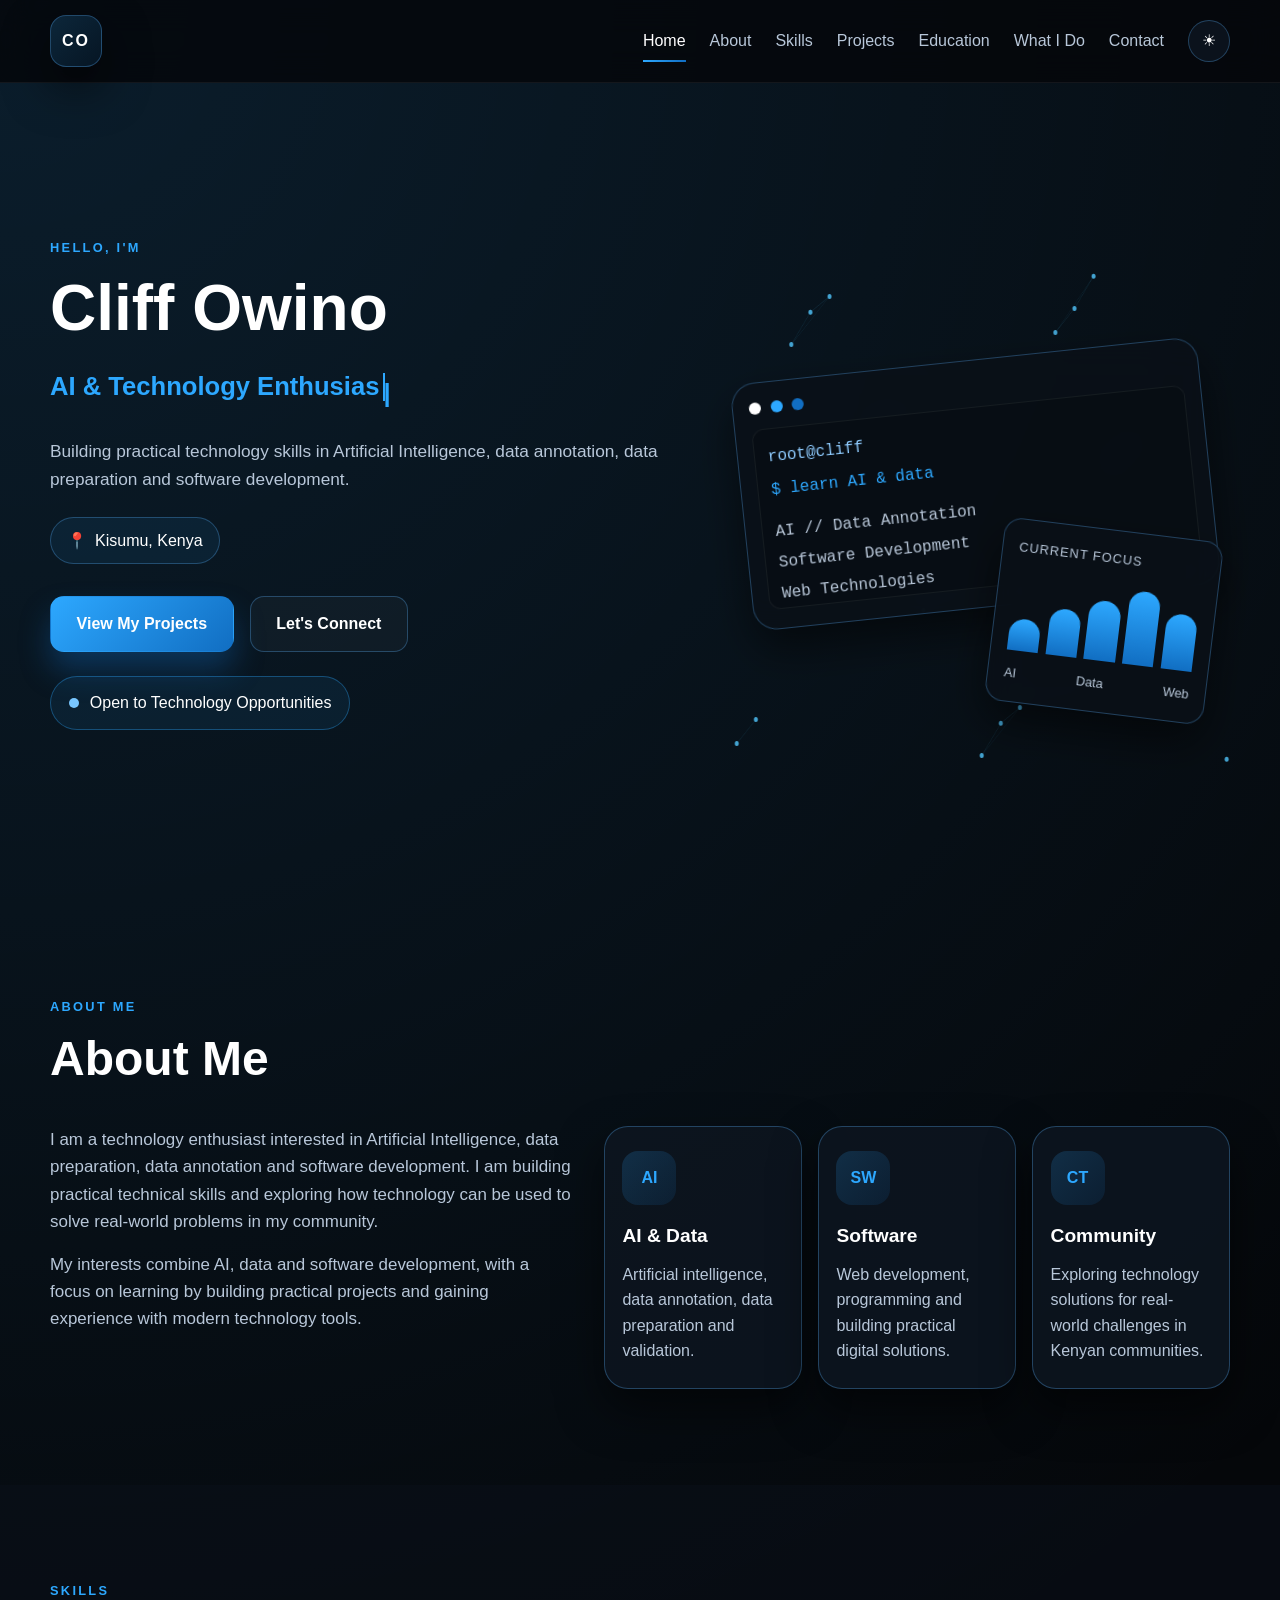
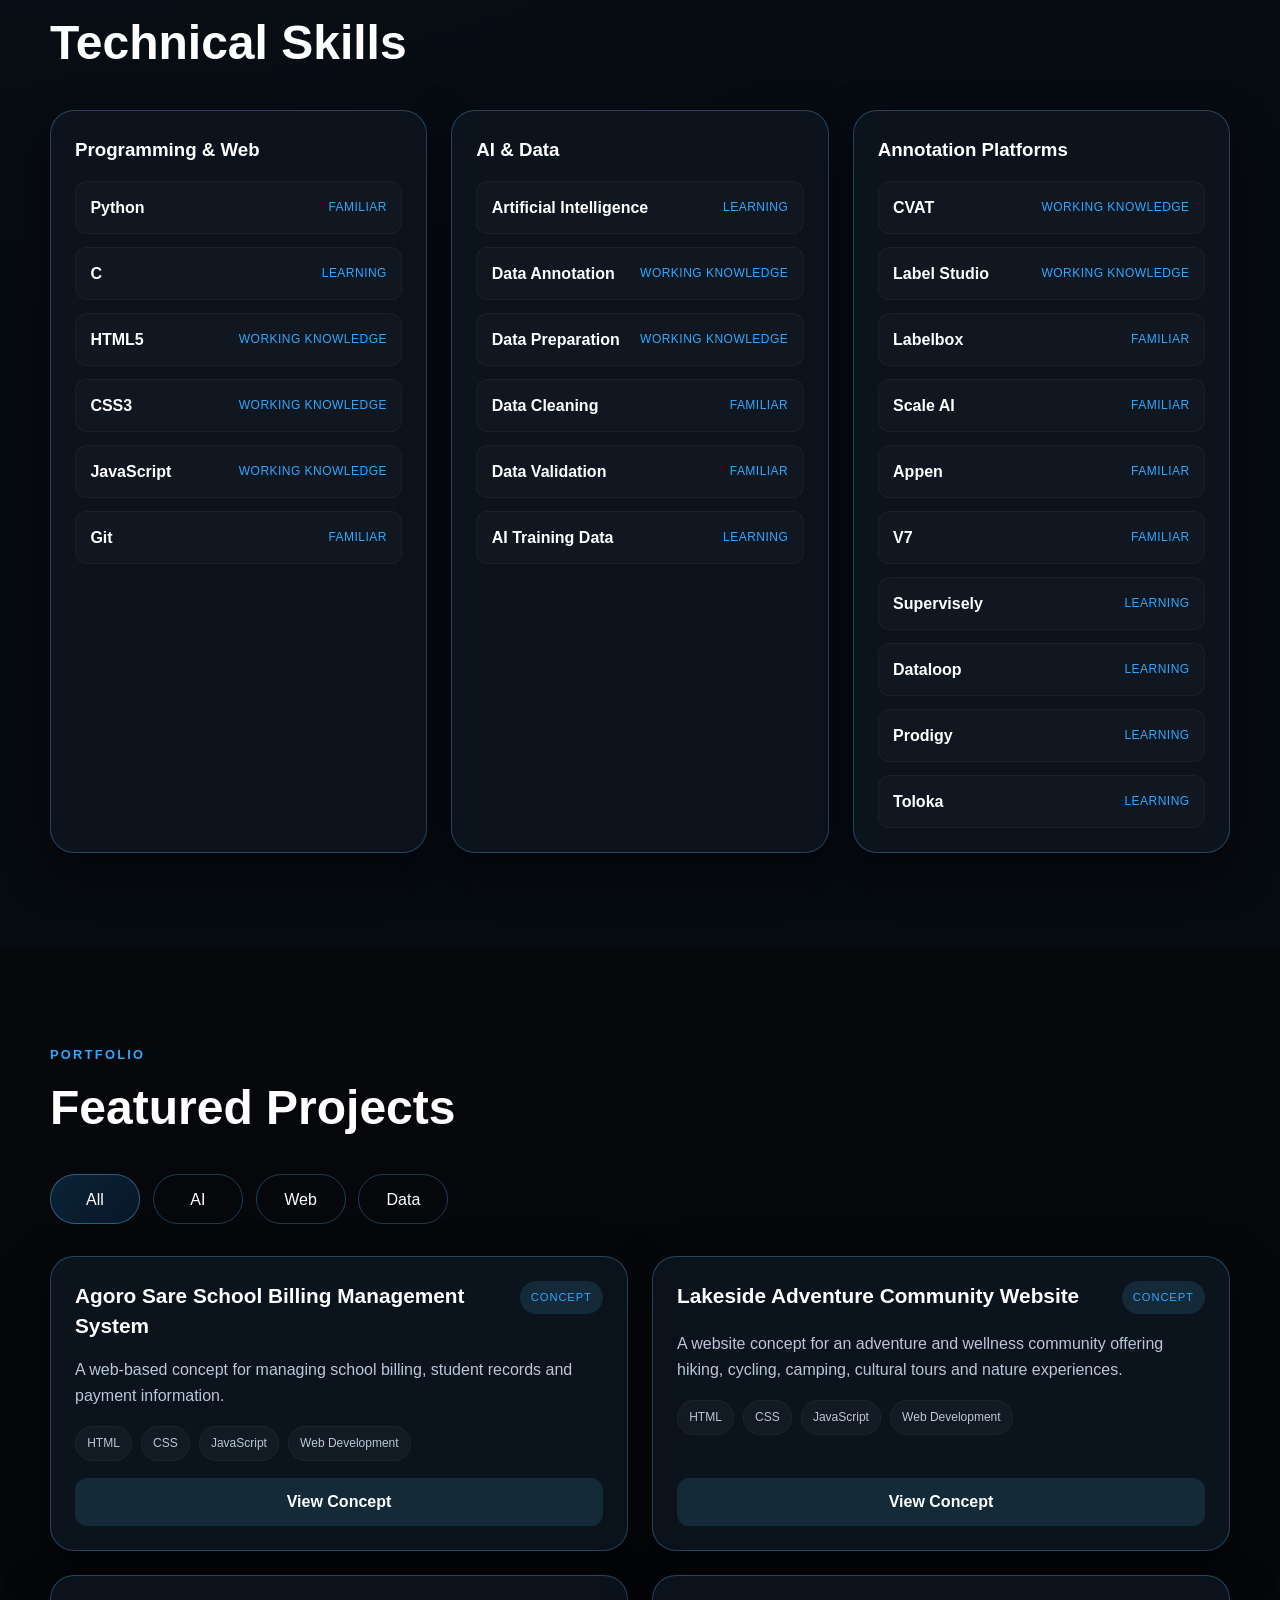
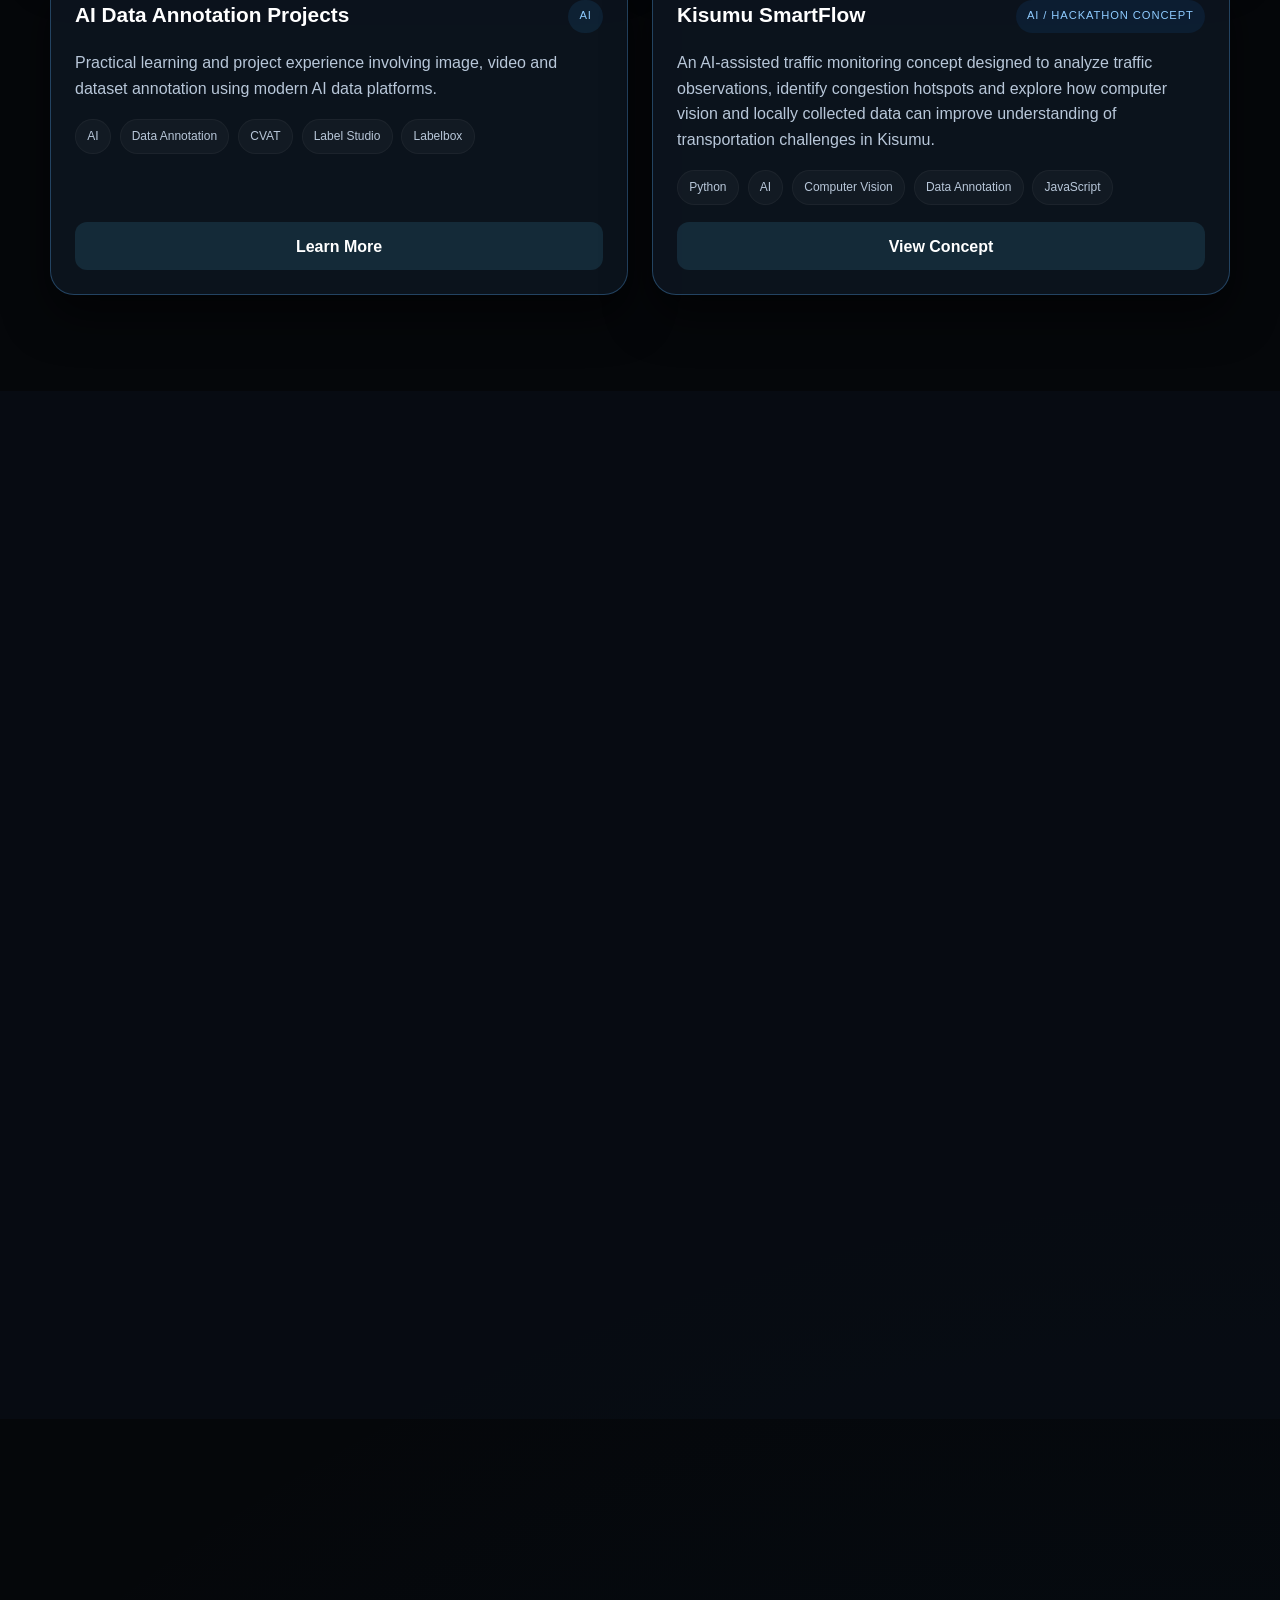
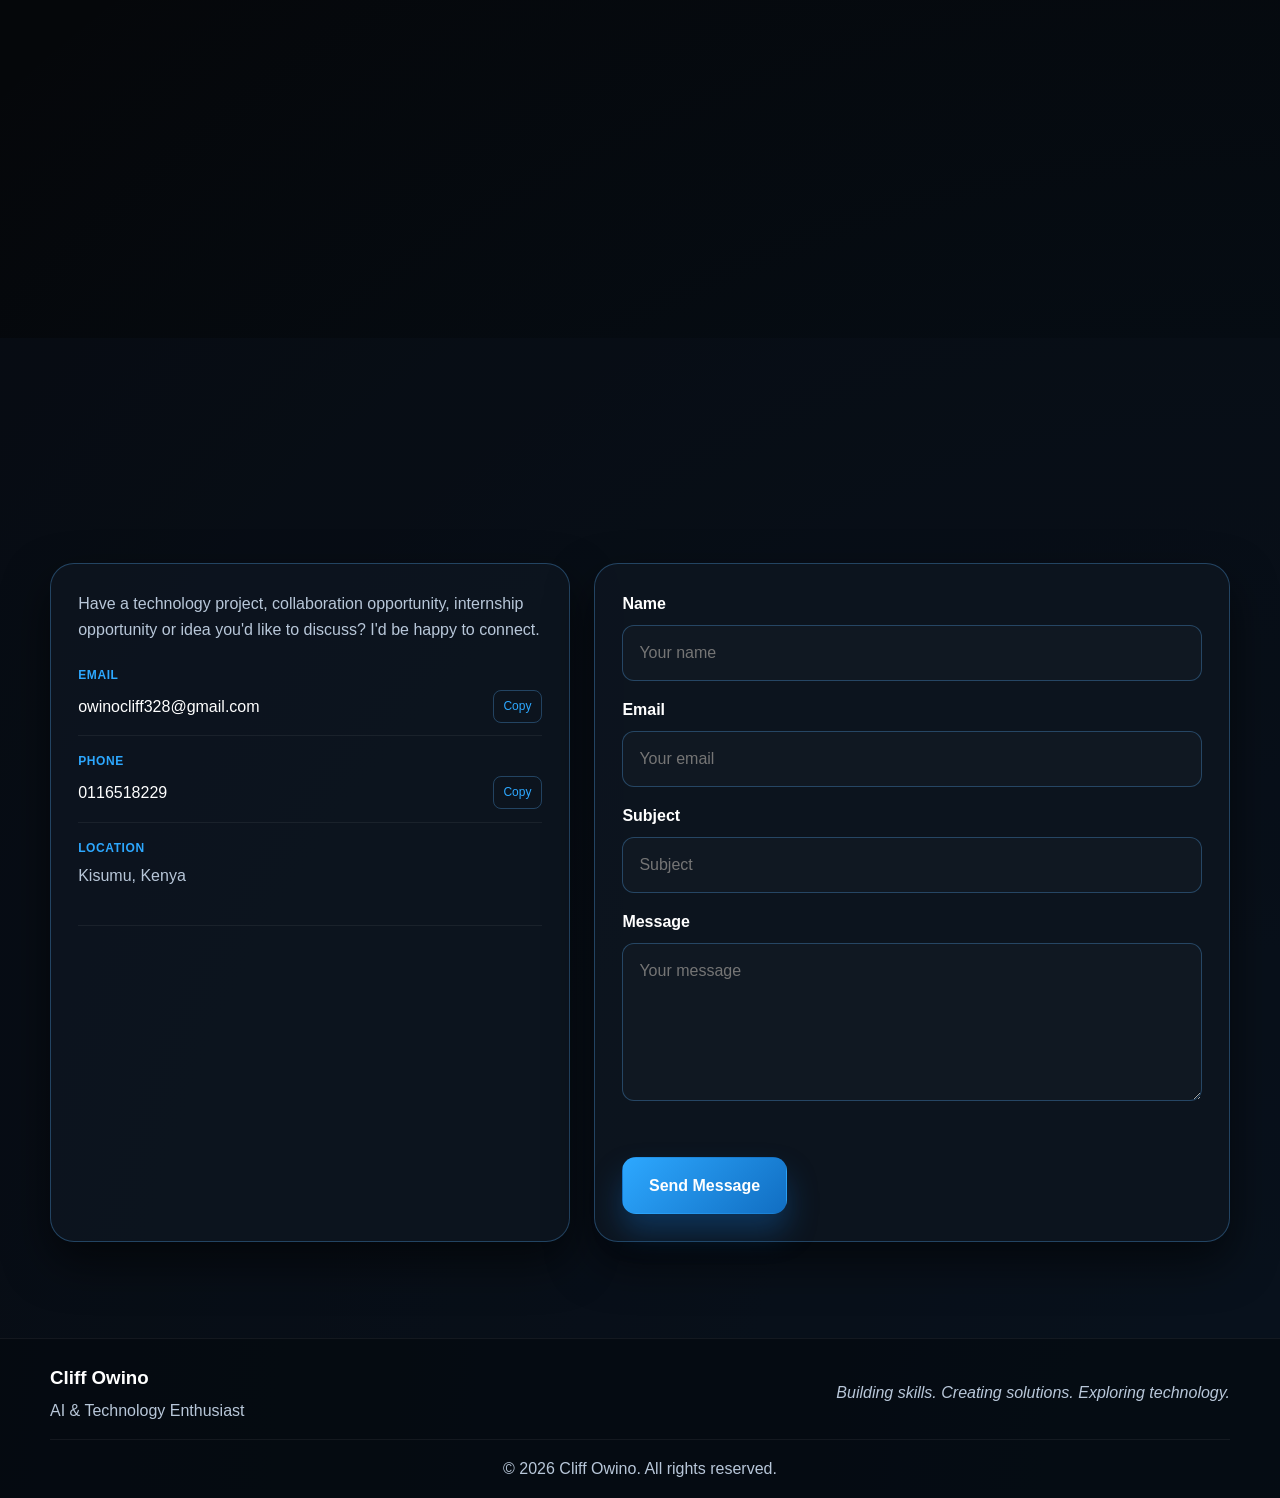
==== commit accfd597: "cliff-owino-portfolio" ====
--- a/cliff-owino-portfolio/index.html
+++ b/cliff-owino-portfolio/index.html
@@ -44,9 +44,10 @@
           <a class="nav-link" href="#skills">Skills</a>
           <a class="nav-link" href="#projects">Projects</a>
           <a class="nav-link" href="#education">Education</a>
+          <a class="nav-link" href="#services">What I Do</a>
           <a class="nav-link" href="#contact">Contact</a>
-          <button class="theme-toggle" type="button" aria-label="Toggle dark mode">
-            <span class="theme-toggle-icon">☀️</span>
+          <button class="theme-toggle" type="button" aria-label="Switch to light mode">
+            <span class="theme-toggle-icon" aria-hidden="true">☀</span>
           </button>
         </div>
       </nav>
@@ -81,9 +82,7 @@
           </div>
 
           <div class="hero-visual reveal" aria-hidden="true">
-            <div class="floating-orb orb-one"></div>
-            <div class="floating-orb orb-two"></div>
-            <div class="floating-orb orb-three"></div>
+            <canvas class="network-canvas" id="networkCanvas" width="640" height="560"></canvas>
 
             <div class="terminal-card glass-card">
               <div class="terminal-header">
@@ -217,6 +216,9 @@
                 <li><span>Appen</span><em>Familiar</em></li>
                 <li><span>V7</span><em>Familiar</em></li>
                 <li><span>Supervisely</span><em>Learning</em></li>
+                <li><span>Dataloop</span><em>Learning</em></li>
+                <li><span>Prodigy</span><em>Learning</em></li>
+                <li><span>Toloka</span><em>Learning</em></li>
               </ul>
             </div>
           </div>
@@ -253,7 +255,7 @@
                 <span>JavaScript</span>
                 <span>Web Development</span>
               </div>
-              <button class="project-btn concept-btn" type="button" disabled>Concept</button>
+              <button class="project-btn" type="button" data-project="billing">View Concept</button>
             </article>
 
             <article class="project-card reveal" data-category="web">
@@ -271,7 +273,7 @@
                 <span>JavaScript</span>
                 <span>Web Development</span>
               </div>
-              <button class="project-btn concept-btn" type="button" disabled>Concept</button>
+              <button class="project-btn" type="button" data-project="lakeside">View Concept</button>
             </article>
 
             <article class="project-card reveal" data-category="ai data">
@@ -290,7 +292,7 @@
                 <span>Label Studio</span>
                 <span>Labelbox</span>
               </div>
-              <button class="project-btn" type="button">Learn More</button>
+              <button class="project-btn" type="button" data-project="annotation">Learn More</button>
             </article>
 
             <article class="project-card reveal" data-category="ai">
@@ -311,7 +313,7 @@
                 <span>Data Annotation</span>
                 <span>JavaScript</span>
               </div>
-              <button class="project-btn" type="button">View Concept</button>
+              <button class="project-btn" type="button" data-project="smartflow">View Concept</button>
             </article>
           </div>
         </div>
@@ -321,7 +323,7 @@
         <div class="container">
           <div class="section-heading reveal">
             <p class="section-label">Education</p>
-            <h2>Education &amp; Certifications</h2>
+            <h2>Education &amp; Learning</h2>
           </div>
 
           <div class="timeline reveal">
@@ -341,42 +343,38 @@
               <div class="timeline-dot" aria-hidden="true"></div>
               <div class="timeline-content">
                 <h3>Bachelor of Science in Computer Science</h3>
-                <p class="timeline-tag">Kibabii University - Currently Pursuing</p>
+                <p class="timeline-tag">Kibabii University · Currently Pursuing</p>
                 <p>
-                  Pursuing computer science studies while developing practical skills
-                  in programming, artificial intelligence, data and software development.
+                  Building a foundation in programming, artificial intelligence, data
+                  and software development.
                 </p>
               </div>
             </article>
           </div>
 
-          <div class="education-panels">
-            <div class="learning-panel reveal">
-              <h3>Coding Level</h3>
-              <p class="coding-level">Intermediate</p>
-              <h3>Currently Learning</h3>
-              <ul class="learning-list">
-                <li>Python</li>
-                <li>C</li>
-                <li>JavaScript</li>
-                <li>Git</li>
-                <li>AI concepts</li>
-                <li>Data preparation</li>
-                <li>Web development</li>
-              </ul>
-            </div>
-
-            <div class="learning-panel certifications-panel reveal">
-              <h3>Certifications</h3>
-              <ul class="certification-list">
-                <li>Master Class Certificate in Artificial Intelligence</li>
-                <li>Foundational Digital Skills</li>
-                <li>Digital Skills for MSMEs</li>
-                <li>Intermediate Digital Skills</li>
-                <li>Advanced Digital Skills</li>
-                <li>Advancing Decent Work in the Culture and Creative Sector</li>
-              </ul>
-            </div>
+          <div class="learning-panel reveal">
+            <h3>Currently Learning</h3>
+            <ul class="learning-list">
+              <li>Python</li>
+              <li>C</li>
+              <li>JavaScript</li>
+              <li>Git</li>
+              <li>AI concepts</li>
+              <li>Data preparation</li>
+              <li>Web development</li>
+            </ul>
+          </div>
+
+          <div class="certifications reveal">
+            <h3>Verified Certifications</h3>
+            <ul class="certification-list">
+              <li>Master Class Certificate in Artificial Intelligence</li>
+              <li>Foundational Digital Skills</li>
+              <li>Digital Skills for MSMEs</li>
+              <li>Intermediate Digital Skills</li>
+              <li>Advanced Digital Skills</li>
+              <li>Advancing Decent Work in the Culture and Creative Sector</li>
+            </ul>
           </div>
         </div>
       </section>
@@ -438,11 +436,11 @@
               <ul class="contact-list">
                 <li>
                   <span>Email</span>
-                  <a href="mailto:owinocliff328@gmail.com">owinocliff328@gmail.com</a>
+                  <div class="contact-value"><a href="mailto:owinocliff328@gmail.com">owinocliff328@gmail.com</a><button class="copy-button" type="button" data-copy="owinocliff328@gmail.com" aria-label="Copy email">Copy</button></div>
                 </li>
                 <li>
                   <span>Phone</span>
-                  <a href="tel:+254116518229">0116518229</a>
+                  <div class="contact-value"><a href="tel:+254116518229">0116518229</a><button class="copy-button" type="button" data-copy="0116518229" aria-label="Copy phone number">Copy</button></div>
                 </li>
                 <li>
                   <span>Location</span>
@@ -495,6 +493,15 @@
       </div>
     </footer>
 
+    <div class="modal-backdrop" id="projectModal" hidden>
+      <div class="project-modal" role="dialog" aria-modal="true" aria-labelledby="modalTitle">
+        <button class="modal-close" type="button" aria-label="Close project details">×</button>
+        <p class="section-label">Project Concept</p>
+        <h2 id="modalTitle"></h2>
+        <div id="modalContent"></div>
+      </div>
+    </div>
+
     <button class="back-to-top" type="button" aria-label="Back to top">↑</button>
 
     <script src="js/script.js"></script>
--- a/cliff-owino-portfolio/css/style.css
+++ b/cliff-owino-portfolio/css/style.css
@@ -1,21 +1,21 @@
 :root {
-  --bg: #07111d;
-  --bg-soft: #0d1828;
-  --bg-card: rgba(12, 22, 36, 0.78);
-  --bg-card-strong: rgba(8, 15, 26, 0.95);
-  --surface: #101d2d;
-  --surface-alt: #192b3d;
-  --text: #ebf4ff;
-  --muted: #a9bfd8;
-  --primary: #52c8ff;
-  --primary-strong: #0ea5e9;
-  --secondary: #8b5cf6;
-  --accent: #5eead4;
-  --border: rgba(142, 210, 255, 0.25);
-  --shadow: 0 20px 45px rgba(15, 23, 42, 0.45);
-  --success: #4ade80;
-  --error: #f87171;
-  --warning: #fbbf24;
+  --bg: #05070a;
+  --bg-soft: #0b111a;
+  --bg-card: rgba(13, 21, 32, 0.86);
+  --bg-card-strong: rgba(5, 8, 13, 0.97);
+  --surface: #101923;
+  --surface-alt: #172536;
+  --text: #ffffff;
+  --muted: #b8c7d9;
+  --primary: #2da8ff;
+  --primary-strong: #087fd1;
+  --secondary: #116ec2;
+  --accent: #8ecbff;
+  --border: rgba(91, 179, 255, 0.3);
+  --shadow: 0 20px 45px rgba(0, 0, 0, 0.55);
+  --success: #78c6ff;
+  --error: #ffffff;
+  --warning: #9bd4ff;
   --radius: 24px;
   --radius-sm: 14px;
   --container: 1180px;
@@ -23,20 +23,20 @@
 }
 
 body[data-theme='light'] {
-  --bg: #edf6ff;
-  --bg-soft: #dfeeff;
+  --bg: #ffffff;
+  --bg-soft: #eaf5ff;
   --bg-card: rgba(255, 255, 255, 0.8);
-  --bg-card-strong: rgba(232, 243, 255, 0.95);
-  --surface: #f3f9ff;
-  --surface-alt: #e5f0ff;
-  --text: #0c1728;
-  --muted: #4a5d7b;
-  --primary: #0f6db4;
-  --primary-strong: #0ea5e9;
-  --secondary: #7c3aed;
-  --accent: #0c9d8a;
-  --border: rgba(29, 89, 139, 0.15);
-  --shadow: 0 20px 45px rgba(15, 23, 42, 0.12);
+  --bg-card-strong: rgba(246, 251, 255, 0.98);
+  --surface: #f5faff;
+  --surface-alt: #e7f3ff;
+  --text: #05070a;
+  --muted: #40566e;
+  --primary: #075ea8;
+  --primary-strong: #06467f;
+  --secondary: #0b77c5;
+  --accent: #075ea8;
+  --border: rgba(7, 94, 168, 0.22);
+  --shadow: 0 20px 45px rgba(4, 36, 67, 0.16);
 }
 
 * {
@@ -52,8 +52,8 @@
 body {
   font-family: 'Segoe UI', Tahoma, Geneva, Verdana, sans-serif;
   background:
-    radial-gradient(circle at top left, rgba(82, 200, 255, 0.14), transparent 30%),
-    radial-gradient(circle at bottom right, rgba(139, 92, 246, 0.12), transparent 30%),
+    radial-gradient(circle at top left, rgba(45, 168, 255, 0.14), transparent 30%),
+    radial-gradient(circle at bottom right, rgba(17, 110, 194, 0.12), transparent 30%),
     var(--bg);
   color: var(--text);
   line-height: 1.6;
@@ -90,7 +90,7 @@
 }
 
 .alt-section {
-  background: rgba(13, 24, 40, 0.5);
+  background: rgba(11, 17, 26, 0.5);
 }
 
 body[data-theme='light'] .alt-section {
@@ -102,12 +102,12 @@
   top: 0;
   z-index: 50;
   backdrop-filter: blur(16px);
-  background: rgba(7, 17, 29, 0.7);
+  background: rgba(5, 7, 10, 0.82);
   border-bottom: 1px solid rgba(255, 255, 255, 0.06);
 }
 
 body[data-theme='light'] .site-header {
-  background: rgba(237, 246, 255, 0.78);
+  background: rgba(255, 255, 255, 0.88);
   border-bottom-color: rgba(12, 23, 40, 0.06);
 }
 
@@ -127,7 +127,7 @@
   height: 52px;
   border-radius: 16px;
   border: 1px solid var(--border);
-  background: linear-gradient(135deg, rgba(82, 200, 255, 0.15), rgba(139, 92, 246, 0.12));
+  background: linear-gradient(135deg, rgba(45, 168, 255, 0.18), rgba(17, 110, 194, 0.12));
   color: var(--text);
   font-weight: 700;
   letter-spacing: 0.12em;
@@ -274,7 +274,7 @@
   padding: 0.6rem 1rem;
   border-radius: 999px;
   border: 1px solid var(--border);
-  background: rgba(82, 200, 255, 0.07);
+  background: rgba(45, 168, 255, 0.08);
 }
 
 .location::before {
@@ -308,8 +308,8 @@
 
 .btn-primary {
   background: linear-gradient(135deg, var(--primary), var(--secondary));
-  color: #04131f;
-  box-shadow: 0 18px 30px rgba(82, 200, 255, 0.35);
+  color: #ffffff;
+  box-shadow: 0 18px 30px rgba(17, 110, 194, 0.35);
 }
 
 .btn-secondary {
@@ -324,8 +324,8 @@
   gap: 0.7rem;
   padding: 0.8rem 1.1rem;
   border-radius: 999px;
-  border: 1px solid rgba(74, 222, 128, 0.35);
-  background: rgba(74, 222, 128, 0.08);
+  border: 1px solid rgba(45, 168, 255, 0.35);
+  background: rgba(45, 168, 255, 0.08);
   color: var(--text);
 }
 
@@ -334,14 +334,14 @@
   height: 10px;
   border-radius: 50%;
   background: var(--success);
-  box-shadow: 0 0 0 0 rgba(74, 222, 128, 0.7);
+  box-shadow: 0 0 0 0 rgba(45, 168, 255, 0.7);
   animation: pulse 1.8s infinite;
 }
 
 @keyframes pulse {
-  0% { box-shadow: 0 0 0 0 rgba(74, 222, 128, 0.7); }
-  70% { box-shadow: 0 0 0 18px rgba(74, 222, 128, 0); }
-  100% { box-shadow: 0 0 0 0 rgba(74, 222, 128, 0); }
+  0% { box-shadow: 0 0 0 0 rgba(45, 168, 255, 0.7); }
+  70% { box-shadow: 0 0 0 18px rgba(45, 168, 255, 0); }
+  100% { box-shadow: 0 0 0 0 rgba(45, 168, 255, 0); }
 }
 
 .hero-visual {
@@ -351,8 +351,16 @@
   place-items: center;
 }
 
+.network-canvas {
+  position: absolute;
+  inset: 0;
+  width: 100%;
+  height: 100%;
+  opacity: 0.8;
+}
+
 .glass-card {
-  background: rgba(18, 28, 42, 0.7);
+  background: rgba(9, 15, 23, 0.82);
   border: 1px solid var(--border);
   box-shadow: var(--shadow);
   backdrop-filter: blur(16px);
@@ -384,9 +392,9 @@
   border-radius: 50%;
 }
 
-.dot.red { background: #ff5f57; }
-.dot.yellow { background: #ffbd2e; }
-.dot.green { background: #28c840; }
+.dot.red { background: #ffffff; }
+.dot.yellow { background: #2da8ff; }
+.dot.green { background: #116ec2; }
 
 .terminal-body {
   padding: 1rem 0.8rem 0;
@@ -394,7 +402,7 @@
   background: rgba(6, 11, 18, 0.55);
   border: 1px solid rgba(255, 255, 255, 0.06);
   font-family: 'Consolas', 'Courier New', monospace;
-  color: #d9ecff;
+  color: #ffffff;
 }
 
 .prompt {
@@ -461,45 +469,6 @@
   gap: 0.75rem;
   color: var(--muted);
   font-size: 0.8rem;
-}
-
-.floating-orb {
-  position: absolute;
-  border-radius: 50%;
-  filter: blur(26px);
-  opacity: 0.6;
-  animation: drift 9s ease-in-out infinite alternate;
-}
-
-.orb-one {
-  width: 180px;
-  height: 180px;
-  background: rgba(82, 200, 255, 0.5);
-  top: 2.5rem;
-  left: 2rem;
-}
-
-.orb-two {
-  width: 140px;
-  height: 140px;
-  background: rgba(139, 92, 246, 0.4);
-  bottom: 4rem;
-  left: 5rem;
-  animation-delay: 1s;
-}
-
-.orb-three {
-  width: 180px;
-  height: 180px;
-  background: rgba(94, 234, 212, 0.35);
-  right: 2rem;
-  top: 4rem;
-  animation-delay: 2s;
-}
-
-@keyframes drift {
-  from { transform: translate3d(0, 0, 0) scale(1); }
-  to { transform: translate3d(18px, -18px, 0) scale(1.12); }
 }
 
 .section-heading {
@@ -558,7 +527,7 @@
   place-items: center;
   border-radius: 16px;
   margin-bottom: 1rem;
-  background: linear-gradient(135deg, rgba(82, 200, 255, 0.18), rgba(94, 234, 212, 0.12));
+  background: linear-gradient(135deg, rgba(45, 168, 255, 0.18), rgba(17, 110, 194, 0.12));
   color: var(--primary);
   font-weight: 700;
 }
@@ -638,7 +607,7 @@
 
 .filter-button.active,
 .filter-button:hover {
-  background: linear-gradient(135deg, rgba(82, 200, 255, 0.18), rgba(139, 92, 246, 0.16));
+  background: linear-gradient(135deg, rgba(45, 168, 255, 0.18), rgba(17, 110, 194, 0.16));
   border-color: rgba(82, 200, 255, 0.4);
 }
 
@@ -692,13 +661,13 @@
 }
 
 .project-badge.ai {
-  background: rgba(94, 234, 212, 0.1);
+  background: rgba(45, 168, 255, 0.1);
   color: var(--accent);
 }
 
 .project-badge.highlight {
-  background: rgba(139, 92, 246, 0.12);
-  color: #bfa2ff;
+  background: rgba(17, 110, 194, 0.12);
+  color: var(--accent);
 }
 
 .project-card p {
@@ -784,25 +753,8 @@
   padding: 1.5rem;
 }
 
-.education-panels {
-  display: grid;
-  grid-template-columns: 0.8fr 1.2fr;
-  gap: 1.5rem;
-}
-
 .learning-panel h3 {
   margin-bottom: 1rem;
-}
-
-.coding-level {
-  display: inline-flex;
-  margin-bottom: 1.5rem;
-  padding: 0.55rem 0.9rem;
-  border-radius: 999px;
-  background: rgba(94, 234, 212, 0.1);
-  border: 1px solid rgba(94, 234, 212, 0.3);
-  color: var(--accent);
-  font-weight: 700;
 }
 
 .learning-list {
@@ -820,27 +772,28 @@
   color: var(--text);
 }
 
+.certifications {
+  margin-top: 1.5rem;
+  padding: 1.5rem;
+  border-top: 1px solid var(--border);
+}
+
+.certifications h3 {
+  margin-bottom: 1rem;
+}
+
 .certification-list {
+  display: grid;
+  grid-template-columns: repeat(2, minmax(0, 1fr));
+  gap: 0.7rem 1.5rem;
   list-style: none;
-  display: grid;
-  gap: 0.8rem;
-}
-
-.certification-list li {
-  position: relative;
-  padding: 0.8rem 0.9rem 0.8rem 2rem;
-  border-radius: 12px;
-  background: rgba(255, 255, 255, 0.03);
-  border: 1px solid rgba(255, 255, 255, 0.05);
-  color: var(--text);
+  color: var(--muted);
 }
 
 .certification-list li::before {
   content: '✓';
-  position: absolute;
-  left: 0.8rem;
-  color: var(--primary);
-  font-weight: 700;
+  color: var(--accent);
+  margin-right: 0.6rem;
 }
 
 .services-grid {
@@ -899,6 +852,22 @@
   color: var(--text);
 }
 
+.contact-value {
+  display: flex;
+  align-items: center;
+  justify-content: space-between;
+  gap: 1rem;
+}
+
+.copy-button {
+  padding: 0.35rem 0.6rem;
+  border: 1px solid var(--border);
+  border-radius: 8px;
+  background: transparent;
+  color: var(--primary);
+  font-size: 0.75rem;
+}
+
 .contact-form {
   display: flex;
   flex-direction: column;
@@ -933,6 +902,12 @@
   box-shadow: 0 0 0 4px rgba(82, 200, 255, 0.12);
 }
 
+.form-row input.invalid,
+.form-row textarea.invalid {
+  border-color: var(--error);
+  box-shadow: 0 0 0 4px rgba(255, 255, 255, 0.16);
+}
+
 .form-message {
   min-height: 24px;
   font-weight: 600;
@@ -957,7 +932,7 @@
 }
 
 body[data-theme='light'] .site-footer {
-  background: rgba(237, 246, 255, 0.7);
+  background: rgba(255, 255, 255, 0.9);
 }
 
 .footer-inner {
@@ -997,10 +972,10 @@
   border: none;
   border-radius: 50%;
   background: linear-gradient(135deg, var(--primary), var(--secondary));
-  color: #02131b;
+  color: #ffffff;
   font-size: 1.4rem;
   font-weight: 700;
-  box-shadow: 0 20px 30px rgba(82, 200, 255, 0.25);
+  box-shadow: 0 20px 30px rgba(17, 110, 194, 0.25);
   opacity: 0;
   pointer-events: none;
   transform: translateY(12px);
@@ -1011,6 +986,72 @@
   opacity: 1;
   pointer-events: auto;
   transform: translateY(0);
+}
+
+body.modal-open {
+  overflow: hidden;
+}
+
+.modal-backdrop[hidden] {
+  display: none;
+}
+
+.modal-backdrop {
+  position: fixed;
+  inset: 0;
+  z-index: 100;
+  display: grid;
+  place-items: center;
+  padding: 1rem;
+  background: rgba(2, 8, 16, 0.76);
+  backdrop-filter: blur(8px);
+}
+
+.project-modal {
+  position: relative;
+  width: min(680px, 100%);
+  max-height: min(720px, 90vh);
+  overflow-y: auto;
+  padding: 2rem;
+  border: 1px solid var(--border);
+  border-radius: var(--radius);
+  background: var(--bg-card-strong);
+  box-shadow: var(--shadow);
+}
+
+.project-modal h2 {
+  max-width: 90%;
+  margin-bottom: 1.2rem;
+}
+
+.project-modal h3 {
+  margin: 1.4rem 0 0.35rem;
+  color: var(--primary);
+  font-size: 0.85rem;
+  letter-spacing: 0.08em;
+  text-transform: uppercase;
+}
+
+.project-modal p,
+.project-modal li {
+  color: var(--muted);
+}
+
+.project-modal ul {
+  padding-left: 1.2rem;
+}
+
+.modal-close {
+  position: absolute;
+  top: 1rem;
+  right: 1rem;
+  width: 40px;
+  height: 40px;
+  border: 1px solid var(--border);
+  border-radius: 50%;
+  background: transparent;
+  color: var(--text);
+  font-size: 1.5rem;
 }
 
 .reveal {
@@ -1040,10 +1081,6 @@
 
   .hero-visual {
     min-height: 420px;
-  }
-
-  .education-panels {
-    grid-template-columns: 1fr;
   }
 }
 
@@ -1109,6 +1146,14 @@
     width: 100%;
     justify-content: center;
   }
+
+  .certification-list {
+    grid-template-columns: 1fr;
+  }
+
+  .project-modal {
+    padding: 1.5rem;
+  }
 }
 
 @media (max-width: 480px) {
